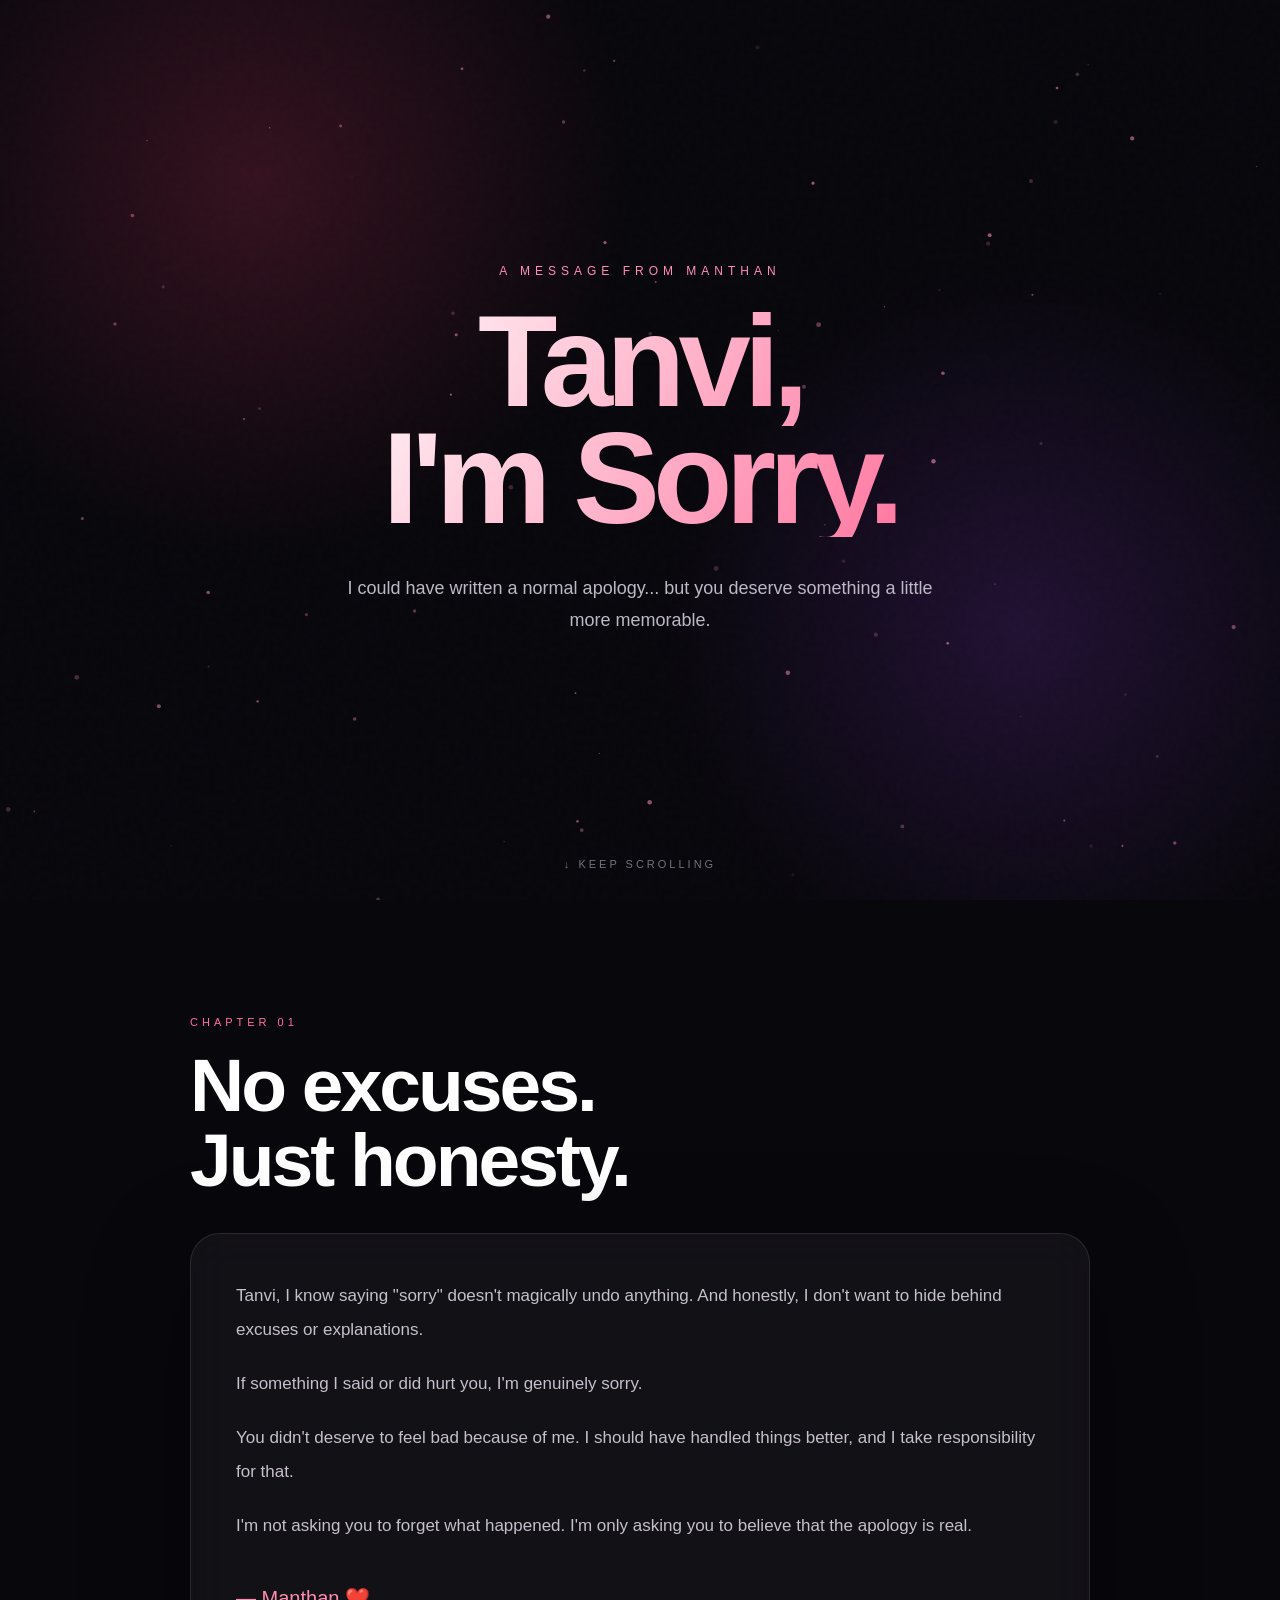
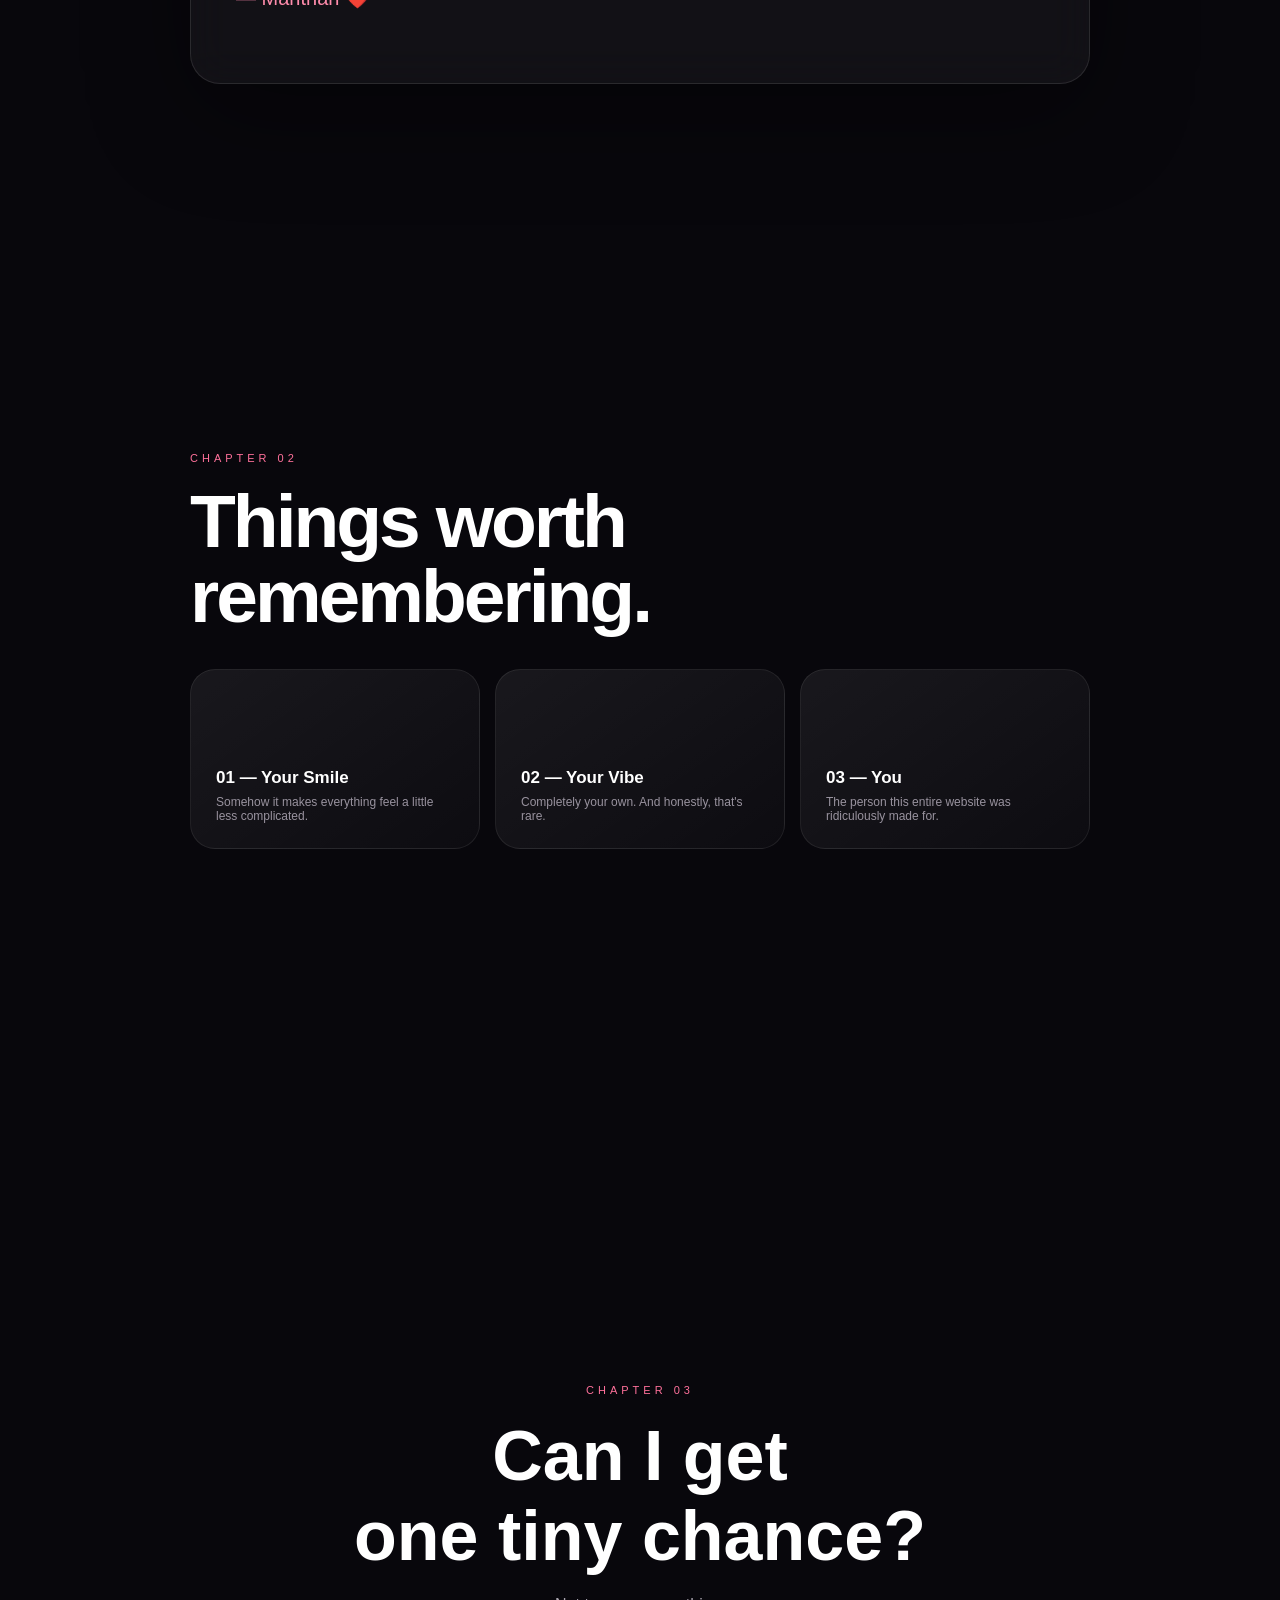
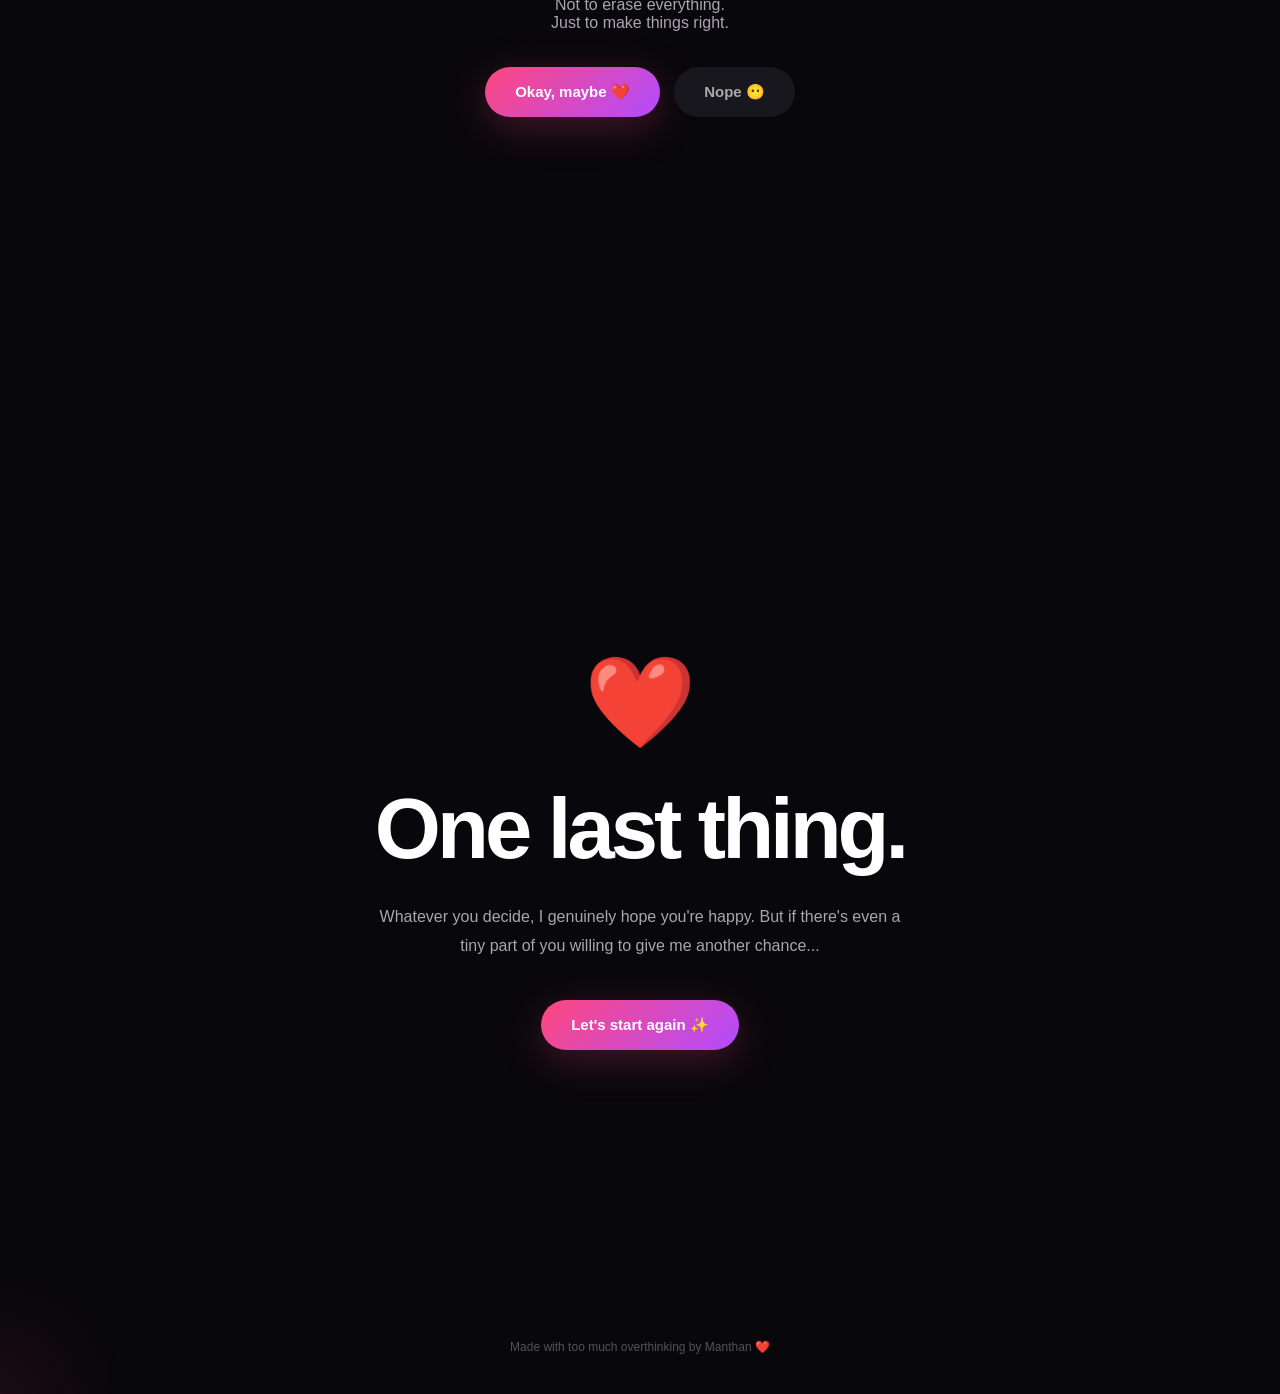
==== index.html @ ef8936c3 "Update index.html" ====
<!DOCTYPE html>
<html lang="en">
<head>
<meta charset="UTF-8">
<meta name="viewport" content="width=device-width, initial-scale=1.0">
<title>For Tanvi ❤️</title>

<style>
* {
    margin: 0;
    padding: 0;
    box-sizing: border-box;
}

html {
    scroll-behavior: smooth;
}

body {
    font-family: -apple-system, BlinkMacSystemFont, "Segoe UI", sans-serif;
    background: #08070c;
    color: white;
    overflow-x: hidden;
}

/* ---------- BACKGROUND ---------- */

.background {
    position: fixed;
    inset: 0;
    z-index: -10;
    background:
        radial-gradient(circle at 20% 20%, rgba(255, 65, 120, .18), transparent 30%),
        radial-gradient(circle at 80% 70%, rgba(165, 70, 255, .16), transparent 30%),
        #08070c;
}

.noise {
    position: fixed;
    inset: 0;
    z-index: -5;
    pointer-events: none;
    opacity: .035;
    background-image: url("data:image/svg+xml,%3Csvg viewBox='0 0 180 180' xmlns='http://www.w3.org/2000/svg'%3E%3Cfilter id='n'%3E%3CfeTurbulence type='fractalNoise' baseFrequency='.8' numOctaves='4' stitchTiles='stitch'/%3E%3C/filter%3E%3Crect width='100%25' height='100%25' filter='url(%23n)' opacity='.5'/%3E%3C/svg%3E");
}

canvas {
    position: fixed;
    inset: 0;
    pointer-events: none;
    z-index: -1;
}

/* ---------- HERO ---------- */

.hero {
    min-height: 100vh;
    display: flex;
    align-items: center;
    justify-content: center;
    text-align: center;
    padding: 30px;
    position: relative;
}

.hero-content {
    max-width: 850px;
}

.small {
    color: #ff8eb3;
    letter-spacing: 5px;
    text-transform: uppercase;
    font-size: 12px;
    margin-bottom: 25px;
    animation: fadeUp 1s ease forwards;
}

h1 {
    font-size: clamp(55px, 11vw, 130px);
    line-height: .9;
    letter-spacing: -7px;
    margin-bottom: 35px;
    background: linear-gradient(
        120deg,
        #fff,
        #ff9fbd,
        #ff477e,
        #c77dff,
        #fff
    );
    background-size: 300%;
    -webkit-background-clip: text;
    color: transparent;
    animation: gradient 6s ease infinite, fadeUp 1s ease forwards;
}

.hero p {
    color: #bdb8c6;
    font-size: 18px;
    line-height: 1.8;
    max-width: 600px;
    margin: auto;
}

.scroll {
    position: absolute;
    bottom: 30px;
    font-size: 11px;
    color: #77727f;
    letter-spacing: 3px;
    text-transform: uppercase;
    animation: bounce 2s infinite;
}

/* ---------- SECTIONS ---------- */

section {
    min-height: 100vh;
    padding: 100px 25px;
    display: flex;
    align-items: center;
    justify-content: center;
}

.container {
    width: 100%;
    max-width: 900px;
}

.section-label {
    color: #ff719b;
    text-transform: uppercase;
    letter-spacing: 4px;
    font-size: 11px;
    margin-bottom: 20px;
}

.section-title {
    font-size: clamp(35px, 7vw, 75px);
    line-height: 1;
    margin-bottom: 35px;
    letter-spacing: -3px;
}

/* ---------- CARD ---------- */

.card {
    background: rgba(255,255,255,.045);
    border: 1px solid rgba(255,255,255,.1);
    border-radius: 30px;
    padding: 45px;
    backdrop-filter: blur(20px);
    box-shadow: 0 30px 100px rgba(0,0,0,.4);
}

.card p {
    color: #c5c0cb;
    line-height: 2;
    font-size: 17px;
    margin-bottom: 20px;
}

.signature {
    color: #ff8cac !important;
    font-size: 20px !important;
    margin-top: 35px;
}

/* ---------- INTERACTIVE ---------- */

.question {
    text-align: center;
}

.question h2 {
    font-size: clamp(35px, 7vw, 70px);
    margin-bottom: 20px;
}

.question p {
    color: #aaa5b0;
    margin-bottom: 35px;
}

button {
    border: none;
    cursor: pointer;
    padding: 16px 30px;
    border-radius: 999px;
    font-size: 15px;
    font-weight: 600;
    transition: .3s;
}

.yes {
    color: white;
    background: linear-gradient(135deg, #ff477e, #b24cff);
    box-shadow: 0 10px 40px rgba(255,71,126,.25);
}

.yes:hover {
    transform: translateY(-4px) scale(1.03);
    box-shadow: 0 15px 50px rgba(255,71,126,.4);
}

.no {
    background: #19171e;
    color: #aaa;
    margin-left: 10px;
    position: relative;
}

/* ---------- SECRET ---------- */

.secret {
    display: none;
    margin-top: 35px;
    padding: 35px;
    border-radius: 25px;
    background: rgba(255, 70, 125, .08);
    border: 1px solid rgba(255, 100, 150, .15);
    animation: pop .5s ease;
}

.secret.show {
    display: block;
}

.secret span {
    font-size: 50px;
    display: block;
    margin-bottom: 15px;
}

/* ---------- MEMORY ---------- */

.memories {
    display: grid;
    grid-template-columns: repeat(3, 1fr);
    gap: 15px;
}

.memory {
    min-height: 180px;
    padding: 25px;
    border-radius: 25px;
    background: linear-gradient(
        145deg,
        rgba(255,255,255,.07),
        rgba(255,255,255,.025)
    );
    border: 1px solid rgba(255,255,255,.08);
    display: flex;
    align-items: end;
    transition: .4s;
}

.memory:hover {
    transform: translateY(-8px);
    border-color: rgba(255,100,150,.4);
}

.memory h3 {
    font-size: 17px;
}

.memory p {
    color: #99939f;
    font-size: 12px;
    margin-top: 7px;
}

/* ---------- FINAL ---------- */

.final {
    text-align: center;
    min-height: 100vh;
}

.heart {
    font-size: 90px;
    animation: heartbeat 1.4s infinite;
    margin-bottom: 25px;
}

.final h2 {
    font-size: clamp(40px, 8vw, 85px);
    letter-spacing: -4px;
}

.final p {
    color: #aaa5b0;
    max-width: 550px;
    margin: 25px auto 40px;
    line-height: 1.8;
}

/* ---------- FOOTER ---------- */

footer {
    text-align: center;
    padding: 40px;
    color: #55515b;
    font-size: 12px;
}

/* ---------- ANIMATIONS ---------- */

@keyframes gradient {
    0% { background-position: 0%; }
    50% { background-position: 100%; }
    100% { background-position: 0%; }
}

@keyframes fadeUp {
    from {
        opacity: 0;
        transform: translateY(30px);
    }
    to {
        opacity: 1;
        transform: translateY(0);
    }
}

@keyframes bounce {
    0%,100% { transform: translateY(0); }
    50% { transform: translateY(8px); }
}

@keyframes heartbeat {
    0%,100% { transform: scale(1); }
    20% { transform: scale(1.12); }
    40% { transform: scale(1); }
}

@keyframes pop {
    from {
        opacity: 0;
        transform: scale(.8);
    }
    to {
        opacity: 1;
        transform: scale(1);
    }
}

@media(max-width:700px) {
    .memories {
        grid-template-columns: 1fr;
    }

    .card {
        padding: 28px;
    }

    .no {
        margin-left: 0;
        margin-top: 12px;
    }
}
</style>
</head>

<body>

<div class="background"></div>
<div class="noise"></div>
<canvas id="particles"></canvas>

<!-- HERO -->

<section class="hero">

    <div class="hero-content">

        <div class="small">
            A message from Manthan
        </div>

        <h1>
            Tanvi,<br>
            I'm Sorry.
        </h1>

        <p>
            I could have written a normal apology...
            but you deserve something a little more memorable.
        </p>

    </div>

    <div class="scroll">
        ↓ keep scrolling
    </div>

</section>


<!-- LETTER -->

<section>

    <div class="container">

        <div class="section-label">
            Chapter 01
        </div>

        <h2 class="section-title">
            No excuses.<br>
            Just honesty.
        </h2>

        <div class="card">

            <p>
                Tanvi, I know saying "sorry" doesn't magically
                undo anything. And honestly, I don't want to hide
                behind excuses or explanations.
            </p>

            <p>
                If something I said or did hurt you,
                I'm genuinely sorry.
            </p>

            <p>
                You didn't deserve to feel bad because of me.
                I should have handled things better, and I take
                responsibility for that.
            </p>

            <p>
                I'm not asking you to forget what happened.
                I'm only asking you to believe that the apology
                is real.
            </p>

            <p class="signature">
                — Manthan ❤️
            </p>

        </div>

    </div>

</section>


<!-- MEMORIES -->

<section>

    <div class="container">

        <div class="section-label">
            Chapter 02
        </div>

        <h2 class="section-title">
            Things worth<br>
            remembering.
        </h2>

        <div class="memories">

            <div class="memory">
                <div>
                    <h3>01 — Your Smile</h3>
                    <p>
                        Somehow it makes everything
                        feel a little less complicated.
                    </p>
                </div>
            </div>

            <div class="memory">
                <div>
                    <h3>02 — Your Vibe</h3>
                    <p>
                        Completely your own.
                        And honestly, that's rare.
                    </p>
                </div>
            </div>

            <div class="memory">
                <div>
                    <h3>03 — You</h3>
                    <p>
                        The person this entire website
                        was ridiculously made for.
                    </p>
                </div>
            </div>

        </div>

    </div>

</section>


<!-- INTERACTIVE QUESTION -->

<section>

    <div class="container question">

        <div class="section-label">
            Chapter 03
        </div>

        <h2>
            Can I get<br>
            one tiny chance?
        </h2>

        <p>
            Not to erase everything.<br>
            Just to make things right.
        </p>

        <button class="yes" onclick="forgive()">
            Okay, maybe ❤️
        </button>

        <button class="no" id="noBtn">
            Nope 😶
        </button>

        <div class="secret" id="secret">

            <span>🥹❤️</span>

            <h3>
                I promise I'll make it worth it.
            </h3>

            <p>
                And yes, I know that was suspiciously
                easy to click.
            </p>

        </div>

    </div>

</section>


<!-- FINAL -->

<section class="final">

    <div>

        <div class="heart">
            ❤️
        </div>

        <h2>
            One last thing.
        </h2>

        <p>
            Whatever you decide, I genuinely hope
            you're happy. But if there's even a tiny
            part of you willing to give me another chance...
        </p>

        <button class="yes" onclick="celebrate()">
            Let's start again ✨
        </button>

    </div>

</section>


<footer>
    Made with too much overthinking by Manthan ❤️
</footer>


<script>

/* =========================
   NO BUTTON ESCAPE
========================= */

const noBtn = document.getElementById("noBtn");

noBtn.addEventListener("mouseover", moveButton);
noBtn.addEventListener("touchstart", moveButton);

function moveButton() {

    const padding = 30;

    const maxX = window.innerWidth - noBtn.offsetWidth - padding;
    const maxY = window.innerHeight - noBtn.offsetHeight - padding;

    const x = Math.max(
        padding,
        Math.random() * maxX
    );

    const y = Math.max(
        padding,
        Math.random() * maxY
    );

    noBtn.style.position = "fixed";
    noBtn.style.left = x + "px";
    noBtn.style.top = y + "px";
}


/* =========================
   FORGIVENESS
========================= */

function forgive() {

    document
        .getElementById("secret")
        .classList.add("show");

    createHearts();

}


/* =========================
   CELEBRATION
========================= */

function celebrate() {

    for(let i = 0; i < 80; i++) {

        setTimeout(() => {

            const heart = document.createElement("div");

            heart.innerHTML =
                ["❤️","💗","💖","💕","✨"][Math.floor(Math.random()*5)];

            heart.style.position = "fixed";
            heart.style.left = Math.random()*100 + "vw";
            heart.style.top = "-20px";
            heart.style.fontSize =
                (15 + Math.random()*30) + "px";

            heart.style.zIndex = "9999";
            heart.style.pointerEvents = "none";

            document.body.appendChild(heart);

            const duration =
                2000 + Math.random()*2500;

            heart.animate(
                [
                    {
                        transform: "translateY(0) rotate(0deg)",
                        opacity: 1
                    },
                    {
                        transform:
                            `translateY(${window.innerHeight + 100}px)
                             rotate(${Math.random()*720}deg)`,
                        opacity: 0
                    }
                ],
                {
                    duration: duration,
                    easing: "cubic-bezier(.2,.8,.3,1)"
                }
            );

            setTimeout(() => heart.remove(), duration);

        }, i * 20);
    }

}


/* =========================
   SMALL HEART BURST
========================= */

function createHearts() {

    for(let i = 0; i < 25; i++) {

        const heart = document.createElement("div");

        heart.innerHTML = "❤️";

        heart.style.position = "fixed";
        heart.style.left = "50%";
        heart.style.top = "50%";
        heart.style.zIndex = "9999";
        heart.style.pointerEvents = "none";

        document.body.appendChild(heart);

        const x =
            (Math.random() - .5) * 500;

        const y =
            (Math.random() - .5) * 500;

        heart.animate(
            [
                {
                    transform: "translate(-50%,-50%) scale(0)",
                    opacity: 1
                },
                {
                    transform:
                        `translate(calc(-50% + ${x}px),
                                   calc(-50% + ${y}px))
                         scale(1.5)`,
                    opacity: 0
                }
            ],
            {
                duration: 1200,
                easing: "ease-out"
            }
        );

        setTimeout(() => heart.remove(), 1200);
    }

}


/* =========================
   PARTICLE BACKGROUND
========================= */

const canvas = document.getElementById("particles");
const ctx = canvas.getContext("2d");

let particles = [];

function resizeCanvas() {

    canvas.width = window.innerWidth;
    canvas.height = window.innerHeight;

}

resizeCanvas();

window.addEventListener("resize", resizeCanvas);

for(let i = 0; i < 80; i++) {

    particles.push({

        x: Math.random() * window.innerWidth,

        y: Math.random() * window.innerHeight,

        size: Math.random() * 2 + .5,

        speed:
            Math.random() * .4 + .1,

        opacity:
            Math.random() * .5 + .1

    });

}

function animateParticles() {

    ctx.clearRect(
        0,
        0,
        canvas.width,
        canvas.height
    );

    particles.forEach(p => {

        p.y -= p.speed;

        if(p.y < -10) {

            p.y = canvas.height + 10;

            p.x = Math.random() *
                canvas.width;

        }

        ctx.beginPath();

        ctx.arc(
            p.x,
            p.y,
            p.size,
            0,
            Math.PI * 2
        );

        ctx.fillStyle =
            `rgba(255,150,190,${p.opacity})`;

        ctx.fill();

    });

    requestAnimationFrame(animateParticles);

}

animateParticles();


/* =========================
   CURSOR GLOW
========================= */

const glow = document.createElement("div");

glow.style.position = "fixed";
glow.style.width = "250px";
glow.style.height = "250px";
glow.style.borderRadius = "50%";
glow.style.pointerEvents = "none";
glow.style.zIndex = "-2";
glow.style.background =
    "radial-gradient(circle, rgba(255,70,130,.08), transparent 70%)";
glow.style.transform = "translate(-50%,-50%)";

document.body.appendChild(glow);

document.addEventListener("mousemove", e => {

    glow.style.left = e.clientX + "px";
    glow.style.top = e.clientY + "px";

});

</script>

</body>
</html>
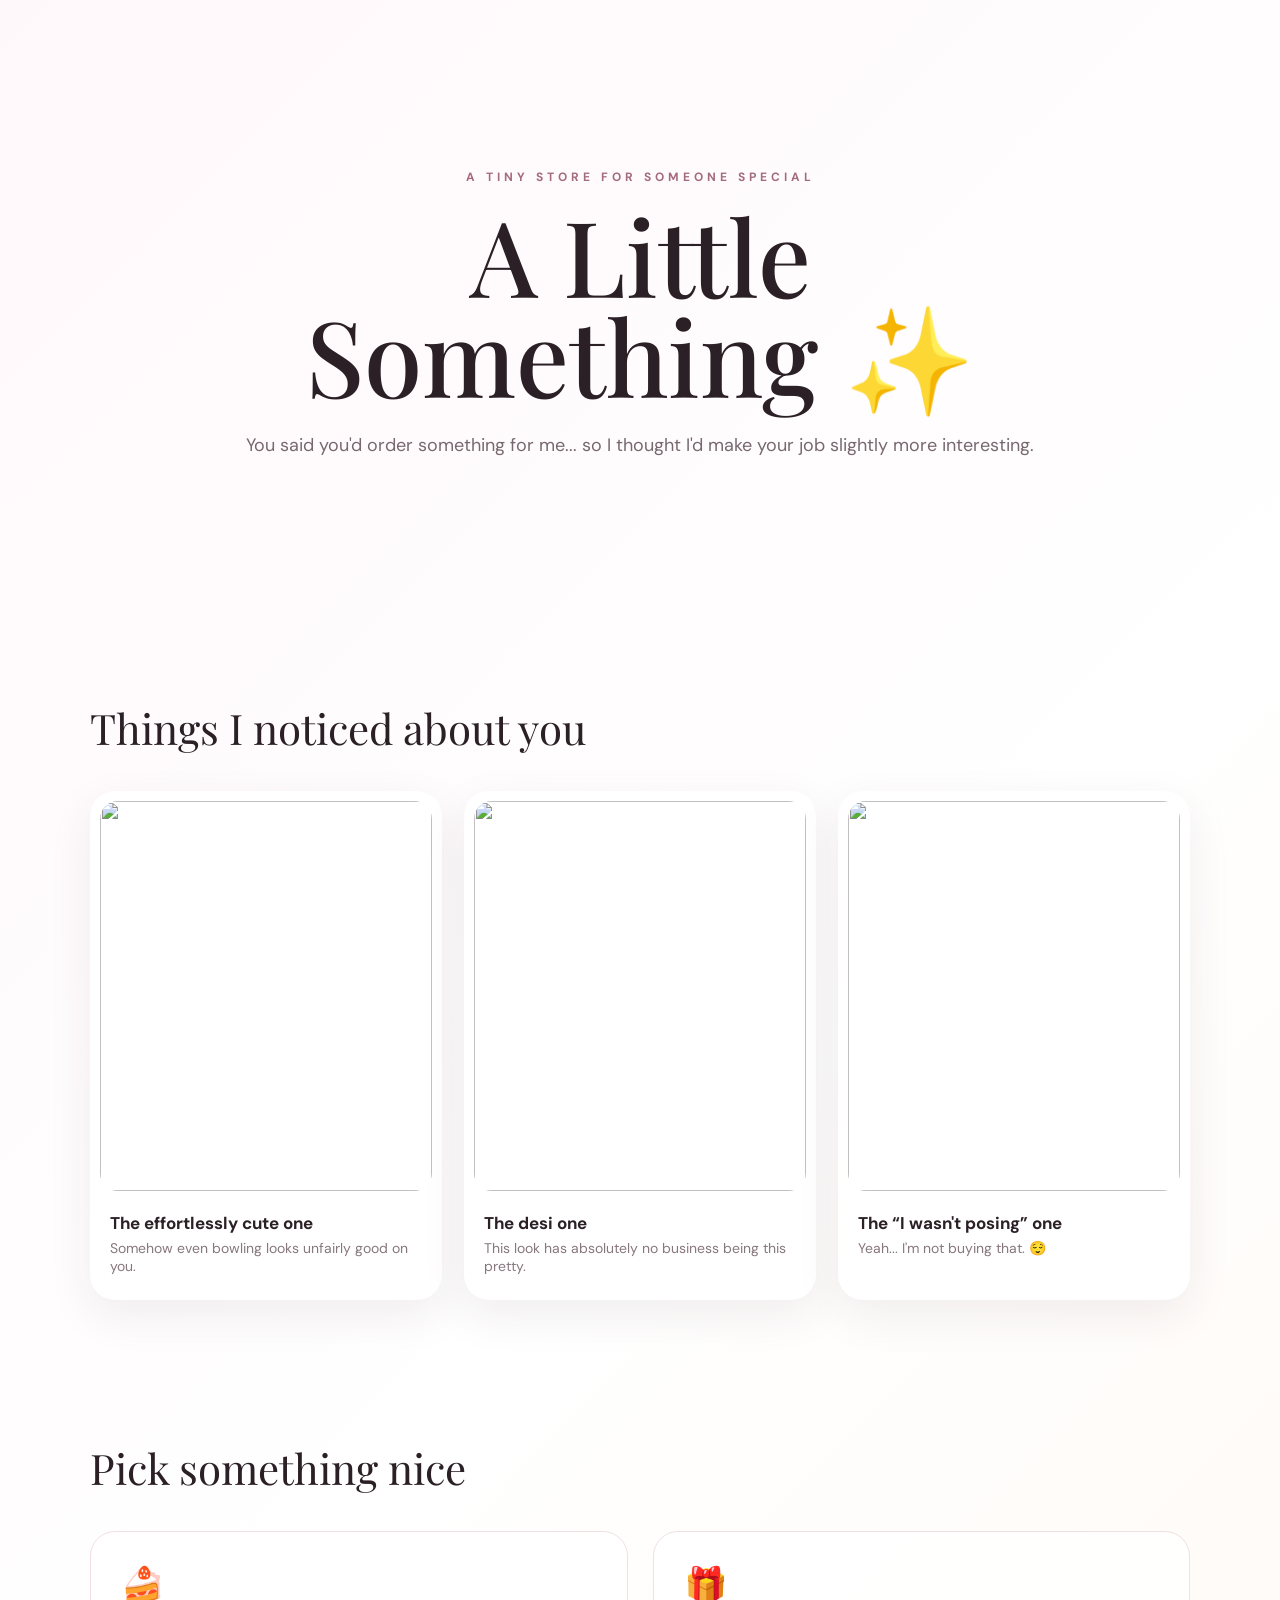
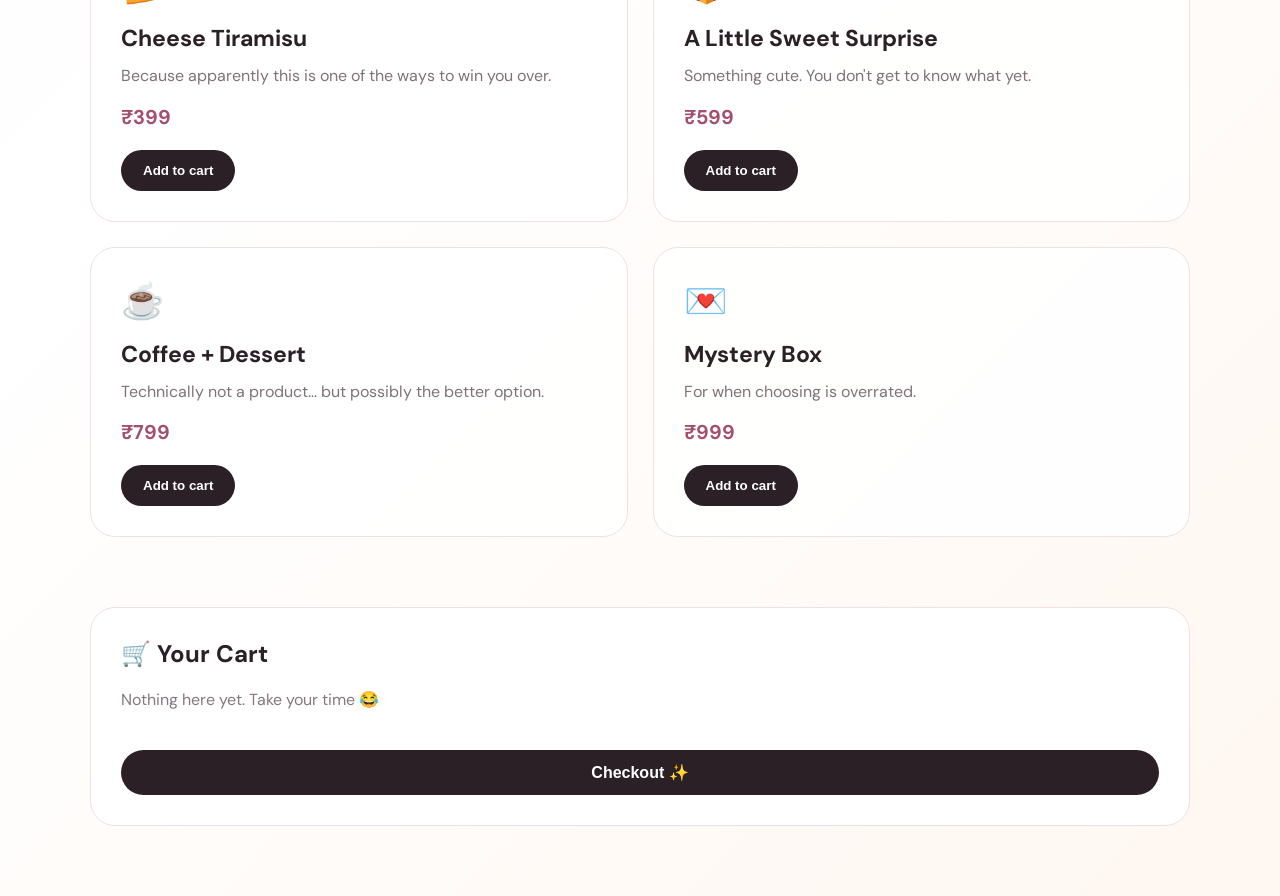
==== commit 9bf04381: "Update index.html" ====
--- a/index.html
+++ b/index.html
@@ -1,857 +1,513 @@
+<!-- index.html -->
 <!DOCTYPE html>
 <html lang="en">
 <head>
-<meta charset="UTF-8">
-<meta name="viewport" content="width=device-width, initial-scale=1.0">
-<title>For Tanvi ❤️</title>
-
-<style>
-* {
-    margin: 0;
-    padding: 0;
-    box-sizing: border-box;
-}
-
-html {
-    scroll-behavior: smooth;
-}
-
-body {
-    font-family: -apple-system, BlinkMacSystemFont, "Segoe UI", sans-serif;
-    background: #08070c;
-    color: white;
-    overflow-x: hidden;
-}
-
-/* ---------- BACKGROUND ---------- */
-
-.background {
-    position: fixed;
-    inset: 0;
-    z-index: -10;
-    background:
-        radial-gradient(circle at 20% 20%, rgba(255, 65, 120, .18), transparent 30%),
-        radial-gradient(circle at 80% 70%, rgba(165, 70, 255, .16), transparent 30%),
-        #08070c;
-}
-
-.noise {
-    position: fixed;
-    inset: 0;
-    z-index: -5;
-    pointer-events: none;
-    opacity: .035;
-    background-image: url("data:image/svg+xml,%3Csvg viewBox='0 0 180 180' xmlns='http://www.w3.org/2000/svg'%3E%3Cfilter id='n'%3E%3CfeTurbulence type='fractalNoise' baseFrequency='.8' numOctaves='4' stitchTiles='stitch'/%3E%3C/filter%3E%3Crect width='100%25' height='100%25' filter='url(%23n)' opacity='.5'/%3E%3C/svg%3E");
-}
-
-canvas {
-    position: fixed;
-    inset: 0;
-    pointer-events: none;
-    z-index: -1;
-}
-
-/* ---------- HERO ---------- */
-
-.hero {
-    min-height: 100vh;
-    display: flex;
-    align-items: center;
-    justify-content: center;
-    text-align: center;
-    padding: 30px;
-    position: relative;
-}
-
-.hero-content {
-    max-width: 850px;
-}
-
-.small {
-    color: #ff8eb3;
-    letter-spacing: 5px;
-    text-transform: uppercase;
-    font-size: 12px;
-    margin-bottom: 25px;
-    animation: fadeUp 1s ease forwards;
-}
-
-h1 {
-    font-size: clamp(55px, 11vw, 130px);
-    line-height: .9;
-    letter-spacing: -7px;
-    margin-bottom: 35px;
-    background: linear-gradient(
-        120deg,
-        #fff,
-        #ff9fbd,
-        #ff477e,
-        #c77dff,
-        #fff
-    );
-    background-size: 300%;
-    -webkit-background-clip: text;
-    color: transparent;
-    animation: gradient 6s ease infinite, fadeUp 1s ease forwards;
-}
-
-.hero p {
-    color: #bdb8c6;
-    font-size: 18px;
-    line-height: 1.8;
-    max-width: 600px;
-    margin: auto;
-}
-
-.scroll {
-    position: absolute;
-    bottom: 30px;
-    font-size: 11px;
-    color: #77727f;
-    letter-spacing: 3px;
-    text-transform: uppercase;
-    animation: bounce 2s infinite;
-}
-
-/* ---------- SECTIONS ---------- */
-
-section {
-    min-height: 100vh;
-    padding: 100px 25px;
-    display: flex;
-    align-items: center;
-    justify-content: center;
-}
-
-.container {
-    width: 100%;
-    max-width: 900px;
-}
-
-.section-label {
-    color: #ff719b;
-    text-transform: uppercase;
-    letter-spacing: 4px;
-    font-size: 11px;
-    margin-bottom: 20px;
-}
-
-.section-title {
-    font-size: clamp(35px, 7vw, 75px);
-    line-height: 1;
-    margin-bottom: 35px;
-    letter-spacing: -3px;
-}
-
-/* ---------- CARD ---------- */
-
-.card {
-    background: rgba(255,255,255,.045);
-    border: 1px solid rgba(255,255,255,.1);
-    border-radius: 30px;
-    padding: 45px;
-    backdrop-filter: blur(20px);
-    box-shadow: 0 30px 100px rgba(0,0,0,.4);
-}
-
-.card p {
-    color: #c5c0cb;
-    line-height: 2;
-    font-size: 17px;
-    margin-bottom: 20px;
-}
-
-.signature {
-    color: #ff8cac !important;
-    font-size: 20px !important;
-    margin-top: 35px;
-}
-
-/* ---------- INTERACTIVE ---------- */
-
-.question {
-    text-align: center;
-}
-
-.question h2 {
-    font-size: clamp(35px, 7vw, 70px);
-    margin-bottom: 20px;
-}
-
-.question p {
-    color: #aaa5b0;
-    margin-bottom: 35px;
-}
-
-button {
-    border: none;
-    cursor: pointer;
-    padding: 16px 30px;
-    border-radius: 999px;
-    font-size: 15px;
-    font-weight: 600;
-    transition: .3s;
-}
-
-.yes {
-    color: white;
-    background: linear-gradient(135deg, #ff477e, #b24cff);
-    box-shadow: 0 10px 40px rgba(255,71,126,.25);
-}
-
-.yes:hover {
-    transform: translateY(-4px) scale(1.03);
-    box-shadow: 0 15px 50px rgba(255,71,126,.4);
-}
-
-.no {
-    background: #19171e;
-    color: #aaa;
-    margin-left: 10px;
-    position: relative;
-}
-
-/* ---------- SECRET ---------- */
-
-.secret {
-    display: none;
-    margin-top: 35px;
-    padding: 35px;
-    border-radius: 25px;
-    background: rgba(255, 70, 125, .08);
-    border: 1px solid rgba(255, 100, 150, .15);
-    animation: pop .5s ease;
-}
-
-.secret.show {
-    display: block;
-}
-
-.secret span {
-    font-size: 50px;
-    display: block;
-    margin-bottom: 15px;
-}
-
-/* ---------- MEMORY ---------- */
-
-.memories {
-    display: grid;
-    grid-template-columns: repeat(3, 1fr);
-    gap: 15px;
-}
-
-.memory {
-    min-height: 180px;
-    padding: 25px;
-    border-radius: 25px;
-    background: linear-gradient(
-        145deg,
-        rgba(255,255,255,.07),
-        rgba(255,255,255,.025)
-    );
-    border: 1px solid rgba(255,255,255,.08);
-    display: flex;
-    align-items: end;
-    transition: .4s;
-}
-
-.memory:hover {
-    transform: translateY(-8px);
-    border-color: rgba(255,100,150,.4);
-}
-
-.memory h3 {
-    font-size: 17px;
-}
-
-.memory p {
-    color: #99939f;
-    font-size: 12px;
-    margin-top: 7px;
-}
-
-/* ---------- FINAL ---------- */
-
-.final {
-    text-align: center;
-    min-height: 100vh;
-}
-
-.heart {
-    font-size: 90px;
-    animation: heartbeat 1.4s infinite;
-    margin-bottom: 25px;
-}
-
-.final h2 {
-    font-size: clamp(40px, 8vw, 85px);
-    letter-spacing: -4px;
-}
-
-.final p {
-    color: #aaa5b0;
-    max-width: 550px;
-    margin: 25px auto 40px;
-    line-height: 1.8;
-}
-
-/* ---------- FOOTER ---------- */
-
-footer {
-    text-align: center;
-    padding: 40px;
-    color: #55515b;
-    font-size: 12px;
-}
-
-/* ---------- ANIMATIONS ---------- */
-
-@keyframes gradient {
-    0% { background-position: 0%; }
-    50% { background-position: 100%; }
-    100% { background-position: 0%; }
-}
-
-@keyframes fadeUp {
-    from {
+  <meta charset="UTF-8">
+  <meta name="viewport" content="width=device-width, initial-scale=1.0">
+  <title>A Little Something ✨</title>
+
+  <style>
+    @import url('https://fonts.googleapis.com/css2?family=DM+Sans:wght@400;500;600;700&family=Playfair+Display:wght@500;600&display=swap');
+
+    * {
+      box-sizing: border-box;
+      margin: 0;
+      padding: 0;
+    }
+
+    body {
+      background: linear-gradient(135deg, #fff8fb, #fff, #fff7f1);
+      color: #2b2026;
+      font-family: "DM Sans", sans-serif;
+    }
+
+    .hero {
+      min-height: 70vh;
+      display: flex;
+      align-items: center;
+      justify-content: center;
+      text-align: center;
+      padding: 60px 20px;
+    }
+
+    .hero-content {
+      max-width: 800px;
+    }
+
+    .eyebrow {
+      text-transform: uppercase;
+      letter-spacing: 4px;
+      font-size: 12px;
+      color: #a36b7d;
+      font-weight: 700;
+      margin-bottom: 20px;
+    }
+
+    h1 {
+      font-family: "Playfair Display", serif;
+      font-size: clamp(55px, 9vw, 105px);
+      line-height: .95;
+      font-weight: 500;
+      margin-bottom: 25px;
+    }
+
+    .hero p {
+      color: #776870;
+      font-size: 18px;
+      line-height: 1.7;
+    }
+
+    .container {
+      width: min(1100px, 92%);
+      margin: auto;
+    }
+
+    .section {
+      padding: 70px 0;
+    }
+
+    .section-title {
+      font-family: "Playfair Display", serif;
+      font-size: 42px;
+      margin-bottom: 35px;
+    }
+
+    .gallery {
+      display: grid;
+      grid-template-columns: repeat(3, 1fr);
+      gap: 22px;
+    }
+
+    .photo-card {
+      background: white;
+      padding: 10px;
+      border-radius: 25px;
+      box-shadow: 0 15px 45px rgba(70, 35, 50, .08);
+      transition: .3s;
+    }
+
+    .photo-card:hover {
+      transform: translateY(-8px) rotate(.5deg);
+    }
+
+    .photo-card img {
+      width: 100%;
+      height: 390px;
+      object-fit: cover;
+      border-radius: 18px;
+    }
+
+    .photo-card h3 {
+      padding: 16px 10px 5px;
+      font-size: 17px;
+    }
+
+    .photo-card p {
+      padding: 0 10px 15px;
+      color: #87777e;
+      font-size: 14px;
+    }
+
+    .products {
+      display: grid;
+      grid-template-columns: repeat(2, 1fr);
+      gap: 25px;
+    }
+
+    .product {
+      background: rgba(255,255,255,.9);
+      border: 1px solid #f0dfe5;
+      padding: 30px;
+      border-radius: 25px;
+      transition: .3s;
+    }
+
+    .product:hover {
+      transform: translateY(-5px);
+      box-shadow: 0 20px 50px rgba(70,35,50,.08);
+    }
+
+    .emoji {
+      font-size: 35px;
+      margin-bottom: 15px;
+    }
+
+    .product h3 {
+      font-size: 23px;
+      margin-bottom: 10px;
+    }
+
+    .product p {
+      color: #817179;
+      line-height: 1.6;
+      margin-bottom: 15px;
+    }
+
+    .price {
+      color: #a34f6d;
+      font-size: 20px;
+      font-weight: 700;
+      margin-bottom: 20px;
+    }
+
+    button {
+      border: none;
+      background: #2b2026;
+      color: white;
+      padding: 13px 22px;
+      border-radius: 50px;
+      cursor: pointer;
+      font-weight: 600;
+      transition: .2s;
+    }
+
+    button:hover {
+      transform: scale(1.04);
+      background: #a34f6d;
+    }
+
+    .cart {
+      background: white;
+      border: 1px solid #f0dfe5;
+      border-radius: 25px;
+      padding: 30px;
+      margin-bottom: 70px;
+    }
+
+    .cart-item {
+      display: flex;
+      justify-content: space-between;
+      padding: 15px 0;
+      border-bottom: 1px solid #eee;
+    }
+
+    .checkout {
+      width: 100%;
+      margin-top: 20px;
+      font-size: 16px;
+    }
+
+    .surprise {
+      display: none;
+      text-align: center;
+      padding: 60px 25px;
+      background: linear-gradient(135deg, #fff0f5, #fff9ed);
+      border: 1px solid #efd8df;
+      border-radius: 30px;
+      margin-bottom: 80px;
+    }
+
+    .surprise.show {
+      display: block;
+      animation: appear .7s ease;
+    }
+
+    .surprise .heart {
+      font-size: 50px;
+      margin-bottom: 20px;
+    }
+
+    .surprise h2 {
+      font-family: "Playfair Display", serif;
+      font-size: 45px;
+      margin-bottom: 20px;
+    }
+
+    .surprise p {
+      max-width: 600px;
+      margin: auto;
+      color: #75656d;
+      line-height: 1.8;
+      font-size: 17px;
+    }
+
+    @keyframes appear {
+      from {
         opacity: 0;
-        transform: translateY(30px);
-    }
-    to {
+        transform: translateY(20px);
+      }
+      to {
         opacity: 1;
         transform: translateY(0);
-    }
+      }
+    }
+
+    @media(max-width: 750px) {
+      .gallery,
+      .products {
+        grid-template-columns: 1fr;
+      }
+
+      .photo-card img {
+        height: 450px;
+      }
+    }
+  </style>
+</head>
+
+<body>
+
+<section class="hero">
+  <div class="hero-content">
+    <div class="eyebrow">A tiny store for someone special</div>
+
+    <h1>
+      A Little<br>
+      Something ✨
+    </h1>
+
+    <p>
+      You said you'd order something for me...
+      so I thought I'd make your job slightly more interesting.
+    </p>
+  </div>
+</section>
+
+<div class="container">
+
+  <section class="section">
+    <div class="section-title">Things I noticed about you</div>
+
+    <div class="gallery">
+
+      <div class="photo-card">
+        <img src="assets/photo_1.jpeg">
+        <h3>The effortlessly cute one</h3>
+        <p>Somehow even bowling looks unfairly good on you.</p>
+      </div>
+
+      <div class="photo-card">
+        <img src="assets/photo_2.jpeg">
+        <h3>The desi one</h3>
+        <p>This look has absolutely no business being this pretty.</p>
+      </div>
+
+      <div class="photo-card">
+        <img src="assets/photo_3.jpeg">
+        <h3>The “I wasn't posing” one</h3>
+        <p>Yeah... I'm not buying that. 😌</p>
+      </div>
+
+    </div>
+  </section>
+
+
+  <section class="section">
+
+    <div class="section-title">
+      Pick something nice
+    </div>
+
+    <div class="products">
+
+      <div class="product">
+        <div class="emoji">🍰</div>
+        <h3>Cheese Tiramisu</h3>
+        <p>
+          Because apparently this is one of the ways to win you over.
+        </p>
+        <div class="price">₹399</div>
+        <button onclick="addToCart('Cheese Tiramisu',399)">
+          Add to cart
+        </button>
+      </div>
+
+      <div class="product">
+        <div class="emoji">🎁</div>
+        <h3>A Little Sweet Surprise</h3>
+        <p>
+          Something cute. You don't get to know what yet.
+        </p>
+        <div class="price">₹599</div>
+        <button onclick="addToCart('A Little Sweet Surprise',599)">
+          Add to cart
+        </button>
+      </div>
+
+      <div class="product">
+        <div class="emoji">☕</div>
+        <h3>Coffee + Dessert</h3>
+        <p>
+          Technically not a product... but possibly the better option.
+        </p>
+        <div class="price">₹799</div>
+        <button onclick="addToCart('Coffee + Dessert',799)">
+          Add to cart
+        </button>
+      </div>
+
+      <div class="product">
+        <div class="emoji">💌</div>
+        <h3>Mystery Box</h3>
+        <p>
+          For when choosing is overrated.
+        </p>
+        <div class="price">₹999</div>
+        <button onclick="addToCart('Mystery Box',999)">
+          Add to cart
+        </button>
+      </div>
+
+    </div>
+
+  </section>
+
+
+  <section class="cart">
+
+    <h2>🛒 Your Cart</h2>
+
+    <div id="cartItems">
+      <p style="margin-top:20px;color:#88777f;">
+        Nothing here yet. Take your time 😂
+      </p>
+    </div>
+
+    <h3 id="total" style="margin-top:20px;"></h3>
+
+    <button
+      class="checkout"
+      onclick="checkout()">
+      Checkout ✨
+    </button>
+
+  </section>
+
+
+  <section id="surprise" class="surprise">
+
+    <div class="heart">💌</div>
+
+    <h2>Okay... plot twist.</h2>
+
+    <p>
+      The order was never really the point.
+      <br><br>
+
+      I just wanted an excuse to tell you that
+      <b>I really like talking to you.</b>
+      <br><br>
+
+      And honestly, I'd rather replace this checkout
+      with an actual coffee + dessert plan sometime.
+      <br><br>
+
+      No pressure. I just thought you should know. :)
+    </p>
+
+  </section>
+
+</div>
+
+
+<script>
+
+let cart = [];
+
+function addToCart(name, price) {
+
+  cart.push({
+    name: name,
+    price: price
+  });
+
+  renderCart();
+
 }
 
-@keyframes bounce {
-    0%,100% { transform: translateY(0); }
-    50% { transform: translateY(8px); }
+function renderCart() {
+
+  const container = document.getElementById("cartItems");
+  const totalElement = document.getElementById("total");
+
+  if(cart.length === 0) {
+
+    container.innerHTML =
+      `<p style="margin-top:20px;color:#88777f;">
+        Nothing here yet. Take your time 😂
+      </p>`;
+
+    totalElement.innerHTML = "";
+
+    return;
+  }
+
+  let total = 0;
+
+  container.innerHTML = "";
+
+  cart.forEach((item, index) => {
+
+    total += item.price;
+
+    const row = document.createElement("div");
+
+    row.className = "cart-item";
+
+    row.innerHTML = `
+      <span>
+        ${item.name}
+      </span>
+
+      <span>
+        ₹${item.price}
+        <button
+          style="padding:5px 10px;margin-left:10px;"
+          onclick="removeItem(${index})">
+          ×
+        </button>
+      </span>
+    `;
+
+    container.appendChild(row);
+
+  });
+
+  totalElement.innerHTML = "Total: ₹" + total;
+
 }
 
-@keyframes heartbeat {
-    0%,100% { transform: scale(1); }
-    20% { transform: scale(1.12); }
-    40% { transform: scale(1); }
+
+function removeItem(index) {
+
+  cart.splice(index,1);
+
+  renderCart();
+
 }
 
-@keyframes pop {
-    from {
-        opacity: 0;
-        transform: scale(.8);
-    }
-    to {
-        opacity: 1;
-        transform: scale(1);
-    }
+
+function checkout() {
+
+  if(cart.length === 0) {
+
+    alert("You haven't picked anything yet 😭");
+
+    return;
+
+  }
+
+  const surprise =
+    document.getElementById("surprise");
+
+  surprise.classList.add("show");
+
+  surprise.scrollIntoView({
+    behavior: "smooth"
+  });
+
+  document.body.animate(
+    [
+      { transform:"scale(1)" },
+      { transform:"scale(1.01)" },
+      { transform:"scale(1)" }
+    ],
+    {
+      duration:500
+    }
+  );
+
 }
-
-@media(max-width:700px) {
-    .memories {
-        grid-template-columns: 1fr;
-    }
-
-    .card {
-        padding: 28px;
-    }
-
-    .no {
-        margin-left: 0;
-        margin-top: 12px;
-    }
-}
-</style>
-</head>
-
-<body>
-
-<div class="background"></div>
-<div class="noise"></div>
-<canvas id="particles"></canvas>
-
-<!-- HERO -->
-
-<section class="hero">
-
-    <div class="hero-content">
-
-        <div class="small">
-            A message from Manthan
-        </div>
-
-        <h1>
-            Tanvi,<br>
-            I'm Sorry.
-        </h1>
-
-        <p>
-            I could have written a normal apology...
-            but you deserve something a little more memorable.
-        </p>
-
-    </div>
-
-    <div class="scroll">
-        ↓ keep scrolling
-    </div>
-
-</section>
-
-
-<!-- LETTER -->
-
-<section>
-
-    <div class="container">
-
-        <div class="section-label">
-            Chapter 01
-        </div>
-
-        <h2 class="section-title">
-            No excuses.<br>
-            Just honesty.
-        </h2>
-
-        <div class="card">
-
-            <p>
-                Tanvi, I know saying "sorry" doesn't magically
-                undo anything. And honestly, I don't want to hide
-                behind excuses or explanations.
-            </p>
-
-            <p>
-                If something I said or did hurt you,
-                I'm genuinely sorry.
-            </p>
-
-            <p>
-                You didn't deserve to feel bad because of me.
-                I should have handled things better, and I take
-                responsibility for that.
-            </p>
-
-            <p>
-                I'm not asking you to forget what happened.
-                I'm only asking you to believe that the apology
-                is real.
-            </p>
-
-            <p class="signature">
-                — Manthan ❤️
-            </p>
-
-        </div>
-
-    </div>
-
-</section>
-
-
-<!-- MEMORIES -->
-
-<section>
-
-    <div class="container">
-
-        <div class="section-label">
-            Chapter 02
-        </div>
-
-        <h2 class="section-title">
-            Things worth<br>
-            remembering.
-        </h2>
-
-        <div class="memories">
-
-            <div class="memory">
-                <div>
-                    <h3>01 — Your Smile</h3>
-                    <p>
-                        Somehow it makes everything
-                        feel a little less complicated.
-                    </p>
-                </div>
-            </div>
-
-            <div class="memory">
-                <div>
-                    <h3>02 — Your Vibe</h3>
-                    <p>
-                        Completely your own.
-                        And honestly, that's rare.
-                    </p>
-                </div>
-            </div>
-
-            <div class="memory">
-                <div>
-                    <h3>03 — You</h3>
-                    <p>
-                        The person this entire website
-                        was ridiculously made for.
-                    </p>
-                </div>
-            </div>
-
-        </div>
-
-    </div>
-
-</section>
-
-
-<!-- INTERACTIVE QUESTION -->
-
-<section>
-
-    <div class="container question">
-
-        <div class="section-label">
-            Chapter 03
-        </div>
-
-        <h2>
-            Can I get<br>
-            one tiny chance?
-        </h2>
-
-        <p>
-            Not to erase everything.<br>
-            Just to make things right.
-        </p>
-
-        <button class="yes" onclick="forgive()">
-            Okay, maybe ❤️
-        </button>
-
-        <button class="no" id="noBtn">
-            Nope 😶
-        </button>
-
-        <div class="secret" id="secret">
-
-            <span>🥹❤️</span>
-
-            <h3>
-                I promise I'll make it worth it.
-            </h3>
-
-            <p>
-                And yes, I know that was suspiciously
-                easy to click.
-            </p>
-
-        </div>
-
-    </div>
-
-</section>
-
-
-<!-- FINAL -->
-
-<section class="final">
-
-    <div>
-
-        <div class="heart">
-            ❤️
-        </div>
-
-        <h2>
-            One last thing.
-        </h2>
-
-        <p>
-            Whatever you decide, I genuinely hope
-            you're happy. But if there's even a tiny
-            part of you willing to give me another chance...
-        </p>
-
-        <button class="yes" onclick="celebrate()">
-            Let's start again ✨
-        </button>
-
-    </div>
-
-</section>
-
-
-<footer>
-    Made with too much overthinking by Manthan ❤️
-</footer>
-
-
-<script>
-
-/* =========================
-   NO BUTTON ESCAPE
-========================= */
-
-const noBtn = document.getElementById("noBtn");
-
-noBtn.addEventListener("mouseover", moveButton);
-noBtn.addEventListener("touchstart", moveButton);
-
-function moveButton() {
-
-    const padding = 30;
-
-    const maxX = window.innerWidth - noBtn.offsetWidth - padding;
-    const maxY = window.innerHeight - noBtn.offsetHeight - padding;
-
-    const x = Math.max(
-        padding,
-        Math.random() * maxX
-    );
-
-    const y = Math.max(
-        padding,
-        Math.random() * maxY
-    );
-
-    noBtn.style.position = "fixed";
-    noBtn.style.left = x + "px";
-    noBtn.style.top = y + "px";
-}
-
-
-/* =========================
-   FORGIVENESS
-========================= */
-
-function forgive() {
-
-    document
-        .getElementById("secret")
-        .classList.add("show");
-
-    createHearts();
-
-}
-
-
-/* =========================
-   CELEBRATION
-========================= */
-
-function celebrate() {
-
-    for(let i = 0; i < 80; i++) {
-
-        setTimeout(() => {
-
-            const heart = document.createElement("div");
-
-            heart.innerHTML =
-                ["❤️","💗","💖","💕","✨"][Math.floor(Math.random()*5)];
-
-            heart.style.position = "fixed";
-            heart.style.left = Math.random()*100 + "vw";
-            heart.style.top = "-20px";
-            heart.style.fontSize =
-                (15 + Math.random()*30) + "px";
-
-            heart.style.zIndex = "9999";
-            heart.style.pointerEvents = "none";
-
-            document.body.appendChild(heart);
-
-            const duration =
-                2000 + Math.random()*2500;
-
-            heart.animate(
-                [
-                    {
-                        transform: "translateY(0) rotate(0deg)",
-                        opacity: 1
-                    },
-                    {
-                        transform:
-                            `translateY(${window.innerHeight + 100}px)
-                             rotate(${Math.random()*720}deg)`,
-                        opacity: 0
-                    }
-                ],
-                {
-                    duration: duration,
-                    easing: "cubic-bezier(.2,.8,.3,1)"
-                }
-            );
-
-            setTimeout(() => heart.remove(), duration);
-
-        }, i * 20);
-    }
-
-}
-
-
-/* =========================
-   SMALL HEART BURST
-========================= */
-
-function createHearts() {
-
-    for(let i = 0; i < 25; i++) {
-
-        const heart = document.createElement("div");
-
-        heart.innerHTML = "❤️";
-
-        heart.style.position = "fixed";
-        heart.style.left = "50%";
-        heart.style.top = "50%";
-        heart.style.zIndex = "9999";
-        heart.style.pointerEvents = "none";
-
-        document.body.appendChild(heart);
-
-        const x =
-            (Math.random() - .5) * 500;
-
-        const y =
-            (Math.random() - .5) * 500;
-
-        heart.animate(
-            [
-                {
-                    transform: "translate(-50%,-50%) scale(0)",
-                    opacity: 1
-                },
-                {
-                    transform:
-                        `translate(calc(-50% + ${x}px),
-                                   calc(-50% + ${y}px))
-                         scale(1.5)`,
-                    opacity: 0
-                }
-            ],
-            {
-                duration: 1200,
-                easing: "ease-out"
-            }
-        );
-
-        setTimeout(() => heart.remove(), 1200);
-    }
-
-}
-
-
-/* =========================
-   PARTICLE BACKGROUND
-========================= */
-
-const canvas = document.getElementById("particles");
-const ctx = canvas.getContext("2d");
-
-let particles = [];
-
-function resizeCanvas() {
-
-    canvas.width = window.innerWidth;
-    canvas.height = window.innerHeight;
-
-}
-
-resizeCanvas();
-
-window.addEventListener("resize", resizeCanvas);
-
-for(let i = 0; i < 80; i++) {
-
-    particles.push({
-
-        x: Math.random() * window.innerWidth,
-
-        y: Math.random() * window.innerHeight,
-
-        size: Math.random() * 2 + .5,
-
-        speed:
-            Math.random() * .4 + .1,
-
-        opacity:
-            Math.random() * .5 + .1
-
-    });
-
-}
-
-function animateParticles() {
-
-    ctx.clearRect(
-        0,
-        0,
-        canvas.width,
-        canvas.height
-    );
-
-    particles.forEach(p => {
-
-        p.y -= p.speed;
-
-        if(p.y < -10) {
-
-            p.y = canvas.height + 10;
-
-            p.x = Math.random() *
-                canvas.width;
-
-        }
-
-        ctx.beginPath();
-
-        ctx.arc(
-            p.x,
-            p.y,
-            p.size,
-            0,
-            Math.PI * 2
-        );
-
-        ctx.fillStyle =
-            `rgba(255,150,190,${p.opacity})`;
-
-        ctx.fill();
-
-    });
-
-    requestAnimationFrame(animateParticles);
-
-}
-
-animateParticles();
-
-
-/* =========================
-   CURSOR GLOW
-========================= */
-
-const glow = document.createElement("div");
-
-glow.style.position = "fixed";
-glow.style.width = "250px";
-glow.style.height = "250px";
-glow.style.borderRadius = "50%";
-glow.style.pointerEvents = "none";
-glow.style.zIndex = "-2";
-glow.style.background =
-    "radial-gradient(circle, rgba(255,70,130,.08), transparent 70%)";
-glow.style.transform = "translate(-50%,-50%)";
-
-document.body.appendChild(glow);
-
-document.addEventListener("mousemove", e => {
-
-    glow.style.left = e.clientX + "px";
-    glow.style.top = e.clientY + "px";
-
-});
 
 </script>
 
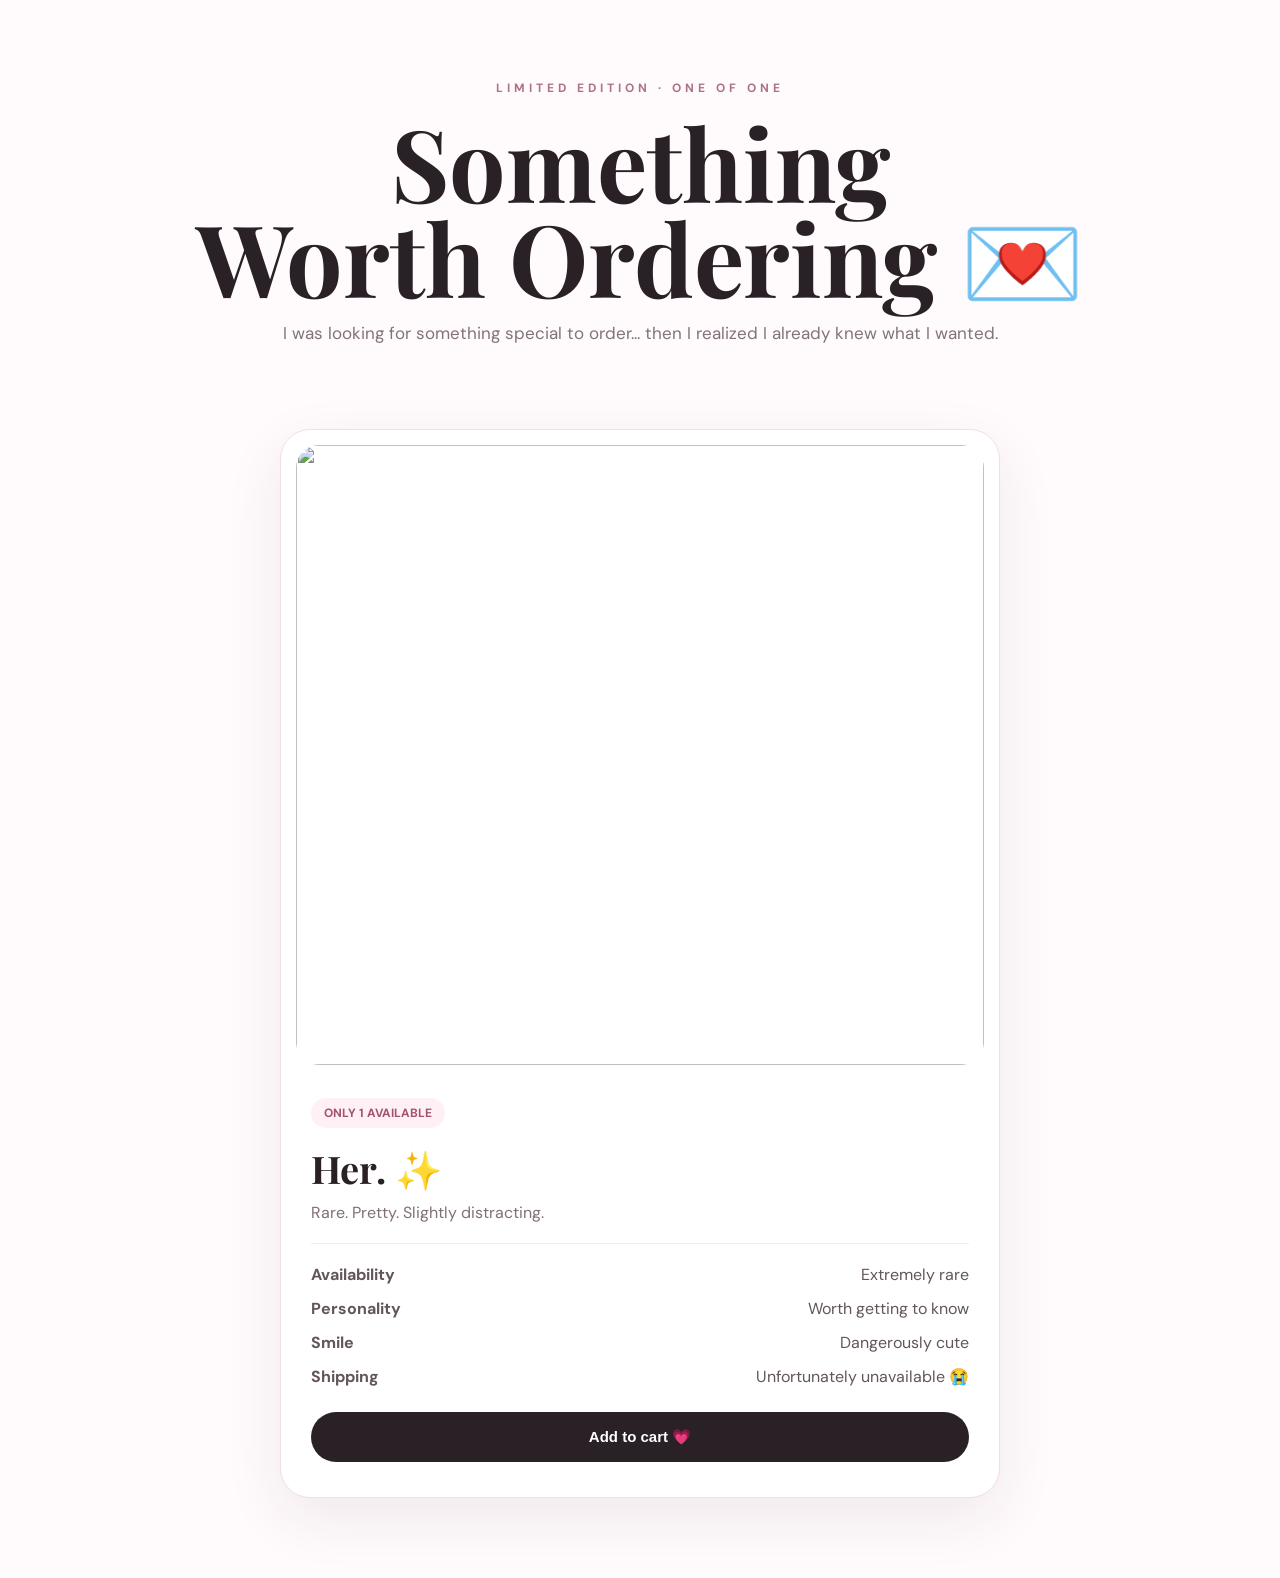
==== commit 7662b7e4: "Update index.html" ====
--- a/index.html
+++ b/index.html
@@ -2,510 +2,316 @@
 <!DOCTYPE html>
 <html lang="en">
 <head>
-  <meta charset="UTF-8">
-  <meta name="viewport" content="width=device-width, initial-scale=1.0">
-  <title>A Little Something ✨</title>
-
-  <style>
-    @import url('https://fonts.googleapis.com/css2?family=DM+Sans:wght@400;500;600;700&family=Playfair+Display:wght@500;600&display=swap');
-
-    * {
-      box-sizing: border-box;
-      margin: 0;
-      padding: 0;
-    }
-
-    body {
-      background: linear-gradient(135deg, #fff8fb, #fff, #fff7f1);
-      color: #2b2026;
-      font-family: "DM Sans", sans-serif;
-    }
-
-    .hero {
-      min-height: 70vh;
-      display: flex;
-      align-items: center;
-      justify-content: center;
-      text-align: center;
-      padding: 60px 20px;
-    }
-
-    .hero-content {
-      max-width: 800px;
-    }
-
-    .eyebrow {
-      text-transform: uppercase;
-      letter-spacing: 4px;
-      font-size: 12px;
-      color: #a36b7d;
-      font-weight: 700;
-      margin-bottom: 20px;
-    }
-
-    h1 {
-      font-family: "Playfair Display", serif;
-      font-size: clamp(55px, 9vw, 105px);
-      line-height: .95;
-      font-weight: 500;
-      margin-bottom: 25px;
-    }
-
-    .hero p {
-      color: #776870;
-      font-size: 18px;
-      line-height: 1.7;
-    }
-
-    .container {
-      width: min(1100px, 92%);
-      margin: auto;
-    }
-
-    .section {
-      padding: 70px 0;
-    }
-
-    .section-title {
-      font-family: "Playfair Display", serif;
-      font-size: 42px;
-      margin-bottom: 35px;
-    }
-
-    .gallery {
-      display: grid;
-      grid-template-columns: repeat(3, 1fr);
-      gap: 22px;
-    }
-
-    .photo-card {
-      background: white;
-      padding: 10px;
-      border-radius: 25px;
-      box-shadow: 0 15px 45px rgba(70, 35, 50, .08);
-      transition: .3s;
-    }
-
-    .photo-card:hover {
-      transform: translateY(-8px) rotate(.5deg);
-    }
-
-    .photo-card img {
-      width: 100%;
-      height: 390px;
-      object-fit: cover;
-      border-radius: 18px;
-    }
-
-    .photo-card h3 {
-      padding: 16px 10px 5px;
-      font-size: 17px;
-    }
-
-    .photo-card p {
-      padding: 0 10px 15px;
-      color: #87777e;
-      font-size: 14px;
-    }
-
-    .products {
-      display: grid;
-      grid-template-columns: repeat(2, 1fr);
-      gap: 25px;
-    }
-
-    .product {
-      background: rgba(255,255,255,.9);
-      border: 1px solid #f0dfe5;
-      padding: 30px;
-      border-radius: 25px;
-      transition: .3s;
-    }
-
-    .product:hover {
-      transform: translateY(-5px);
-      box-shadow: 0 20px 50px rgba(70,35,50,.08);
-    }
-
-    .emoji {
-      font-size: 35px;
-      margin-bottom: 15px;
-    }
-
-    .product h3 {
-      font-size: 23px;
-      margin-bottom: 10px;
-    }
-
-    .product p {
-      color: #817179;
-      line-height: 1.6;
-      margin-bottom: 15px;
-    }
-
-    .price {
-      color: #a34f6d;
-      font-size: 20px;
-      font-weight: 700;
-      margin-bottom: 20px;
-    }
-
-    button {
-      border: none;
-      background: #2b2026;
-      color: white;
-      padding: 13px 22px;
-      border-radius: 50px;
-      cursor: pointer;
-      font-weight: 600;
-      transition: .2s;
-    }
-
-    button:hover {
-      transform: scale(1.04);
-      background: #a34f6d;
-    }
-
-    .cart {
-      background: white;
-      border: 1px solid #f0dfe5;
-      border-radius: 25px;
-      padding: 30px;
-      margin-bottom: 70px;
-    }
-
-    .cart-item {
-      display: flex;
-      justify-content: space-between;
-      padding: 15px 0;
-      border-bottom: 1px solid #eee;
-    }
-
-    .checkout {
-      width: 100%;
-      margin-top: 20px;
-      font-size: 16px;
-    }
-
-    .surprise {
-      display: none;
-      text-align: center;
-      padding: 60px 25px;
-      background: linear-gradient(135deg, #fff0f5, #fff9ed);
-      border: 1px solid #efd8df;
-      border-radius: 30px;
-      margin-bottom: 80px;
-    }
-
-    .surprise.show {
-      display: block;
-      animation: appear .7s ease;
-    }
-
-    .surprise .heart {
-      font-size: 50px;
-      margin-bottom: 20px;
-    }
-
-    .surprise h2 {
-      font-family: "Playfair Display", serif;
-      font-size: 45px;
-      margin-bottom: 20px;
-    }
-
-    .surprise p {
-      max-width: 600px;
-      margin: auto;
-      color: #75656d;
-      line-height: 1.8;
-      font-size: 17px;
-    }
-
-    @keyframes appear {
-      from {
-        opacity: 0;
-        transform: translateY(20px);
-      }
-      to {
-        opacity: 1;
-        transform: translateY(0);
-      }
-    }
-
-    @media(max-width: 750px) {
-      .gallery,
-      .products {
-        grid-template-columns: 1fr;
-      }
-
-      .photo-card img {
-        height: 450px;
-      }
-    }
-  </style>
+<meta charset="UTF-8">
+<meta name="viewport" content="width=device-width,initial-scale=1">
+<title>Special Delivery 💌</title>
+
+<style>
+@import url('https://fonts.googleapis.com/css2?family=DM+Sans:wght@400;500;600;700&family=Playfair+Display:wght@500;600&display=swap');
+
+*{box-sizing:border-box;margin:0;padding:0}
+
+body{
+  background:#fffafc;
+  color:#292126;
+  font-family:"DM Sans",sans-serif;
+}
+
+.container{
+  width:min(1050px,92%);
+  margin:auto;
+}
+
+.hero{
+  text-align:center;
+  padding:80px 20px 55px;
+}
+
+.eyebrow{
+  color:#ad7185;
+  font-size:12px;
+  letter-spacing:4px;
+  text-transform:uppercase;
+  font-weight:700;
+}
+
+h1{
+  font-family:"Playfair Display",serif;
+  font-size:clamp(55px,9vw,100px);
+  line-height:.95;
+  margin:18px 0;
+}
+
+.hero p{
+  color:#81737a;
+  font-size:17px;
+}
+
+.product{
+  background:white;
+  border:1px solid #f0dfe5;
+  border-radius:30px;
+  padding:15px;
+  box-shadow:0 20px 60px rgba(70,35,50,.08);
+  max-width:720px;
+  margin:30px auto 80px;
+}
+
+.product img{
+  width:100%;
+  height:620px;
+  object-fit:cover;
+  border-radius:23px;
+}
+
+.info{
+  padding:28px 15px 20px;
+}
+
+.badge{
+  display:inline-block;
+  background:#fff0f5;
+  color:#a4516e;
+  padding:7px 13px;
+  border-radius:30px;
+  font-size:12px;
+  font-weight:700;
+  margin-bottom:15px;
+}
+
+.info h2{
+  font-family:"Playfair Display",serif;
+  font-size:38px;
+  margin-bottom:8px;
+}
+
+.tagline{
+  color:#806f77;
+  margin-bottom:20px;
+}
+
+.details{
+  border-top:1px solid #eee;
+  padding-top:20px;
+  display:grid;
+  gap:13px;
+  color:#62555c;
+}
+
+.details span{
+  display:flex;
+  justify-content:space-between;
+}
+
+button{
+  width:100%;
+  margin-top:25px;
+  padding:16px;
+  border:0;
+  border-radius:50px;
+  background:#292126;
+  color:white;
+  font-size:15px;
+  font-weight:700;
+  cursor:pointer;
+  transition:.25s;
+}
+
+button:hover{
+  background:#a4516e;
+  transform:translateY(-2px);
+}
+
+.checkout{
+  display:none;
+  text-align:center;
+  padding:55px 25px;
+  margin-bottom:80px;
+  border-radius:30px;
+  background:linear-gradient(135deg,#fff0f5,#fff8ec);
+  border:1px solid #efd8df;
+  animation:show .6s ease;
+}
+
+.checkout.show{
+  display:block;
+}
+
+.checkout .emoji{
+  font-size:55px;
+  margin-bottom:15px;
+}
+
+.checkout h2{
+  font-family:"Playfair Display",serif;
+  font-size:45px;
+  margin-bottom:20px;
+}
+
+.checkout p{
+  max-width:600px;
+  margin:auto;
+  color:#75666d;
+  line-height:1.8;
+}
+
+.final{
+  margin-top:25px;
+  color:#a4516e !important;
+  font-weight:600;
+}
+
+@keyframes show{
+  from{opacity:0;transform:translateY(20px)}
+  to{opacity:1;transform:translateY(0)}
+}
+
+@media(max-width:700px){
+  .product img{height:500px}
+}
+</style>
 </head>
 
 <body>
 
+<div class="container">
+
 <section class="hero">
-  <div class="hero-content">
-    <div class="eyebrow">A tiny store for someone special</div>
-
-    <h1>
-      A Little<br>
-      Something ✨
-    </h1>
-
-    <p>
-      You said you'd order something for me...
-      so I thought I'd make your job slightly more interesting.
+
+  <div class="eyebrow">Limited Edition · One of One</div>
+
+  <h1>Something<br>Worth Ordering 💌</h1>
+
+  <p>
+    I was looking for something special to order...
+    then I realized I already knew what I wanted.
+  </p>
+
+</section>
+
+
+<section class="product">
+
+  <!-- Change photo_1.jpeg to any of her photos -->
+  <img src="assets/photo_1.jpeg">
+
+  <div class="info">
+
+    <div class="badge">ONLY 1 AVAILABLE</div>
+
+    <h2>Her. ✨</h2>
+
+    <p class="tagline">
+      Rare. Pretty. Slightly distracting.
     </p>
+
+    <div class="details">
+
+      <span>
+        <b>Availability</b>
+        <span>Extremely rare</span>
+      </span>
+
+      <span>
+        <b>Personality</b>
+        <span>Worth getting to know</span>
+      </span>
+
+      <span>
+        <b>Smile</b>
+        <span>Dangerously cute</span>
+      </span>
+
+      <span>
+        <b>Shipping</b>
+        <span>Unfortunately unavailable 😭</span>
+      </span>
+
+    </div>
+
+    <button onclick="orderHer()">
+      Add to cart 💗
+    </button>
+
   </div>
+
 </section>
 
-<div class="container">
-
-  <section class="section">
-    <div class="section-title">Things I noticed about you</div>
-
-    <div class="gallery">
-
-      <div class="photo-card">
-        <img src="assets/photo_1.jpeg">
-        <h3>The effortlessly cute one</h3>
-        <p>Somehow even bowling looks unfairly good on you.</p>
-      </div>
-
-      <div class="photo-card">
-        <img src="assets/photo_2.jpeg">
-        <h3>The desi one</h3>
-        <p>This look has absolutely no business being this pretty.</p>
-      </div>
-
-      <div class="photo-card">
-        <img src="assets/photo_3.jpeg">
-        <h3>The “I wasn't posing” one</h3>
-        <p>Yeah... I'm not buying that. 😌</p>
-      </div>
-
-    </div>
-  </section>
-
-
-  <section class="section">
-
-    <div class="section-title">
-      Pick something nice
-    </div>
-
-    <div class="products">
-
-      <div class="product">
-        <div class="emoji">🍰</div>
-        <h3>Cheese Tiramisu</h3>
-        <p>
-          Because apparently this is one of the ways to win you over.
-        </p>
-        <div class="price">₹399</div>
-        <button onclick="addToCart('Cheese Tiramisu',399)">
-          Add to cart
-        </button>
-      </div>
-
-      <div class="product">
-        <div class="emoji">🎁</div>
-        <h3>A Little Sweet Surprise</h3>
-        <p>
-          Something cute. You don't get to know what yet.
-        </p>
-        <div class="price">₹599</div>
-        <button onclick="addToCart('A Little Sweet Surprise',599)">
-          Add to cart
-        </button>
-      </div>
-
-      <div class="product">
-        <div class="emoji">☕</div>
-        <h3>Coffee + Dessert</h3>
-        <p>
-          Technically not a product... but possibly the better option.
-        </p>
-        <div class="price">₹799</div>
-        <button onclick="addToCart('Coffee + Dessert',799)">
-          Add to cart
-        </button>
-      </div>
-
-      <div class="product">
-        <div class="emoji">💌</div>
-        <h3>Mystery Box</h3>
-        <p>
-          For when choosing is overrated.
-        </p>
-        <div class="price">₹999</div>
-        <button onclick="addToCart('Mystery Box',999)">
-          Add to cart
-        </button>
-      </div>
-
-    </div>
-
-  </section>
-
-
-  <section class="cart">
-
-    <h2>🛒 Your Cart</h2>
-
-    <div id="cartItems">
-      <p style="margin-top:20px;color:#88777f;">
-        Nothing here yet. Take your time 😂
-      </p>
-    </div>
-
-    <h3 id="total" style="margin-top:20px;"></h3>
-
-    <button
-      class="checkout"
-      onclick="checkout()">
-      Checkout ✨
-    </button>
-
-  </section>
-
-
-  <section id="surprise" class="surprise">
-
-    <div class="heart">💌</div>
-
-    <h2>Okay... plot twist.</h2>
-
-    <p>
-      The order was never really the point.
-      <br><br>
-
-      I just wanted an excuse to tell you that
-      <b>I really like talking to you.</b>
-      <br><br>
-
-      And honestly, I'd rather replace this checkout
-      with an actual coffee + dessert plan sometime.
-      <br><br>
-
-      No pressure. I just thought you should know. :)
-    </p>
-
-  </section>
+
+<section id="checkout" class="checkout">
+
+  <div class="emoji">🛒💌</div>
+
+  <h2>Order Confirmed...</h2>
+
+  <p>
+    Wait... this product isn't actually available for delivery.
+    <br><br>
+
+    <b>Because you can't order someone who should be choosing
+    you back. :)</b>
+  </p>
+
+  <p class="final">
+    So instead of adding you to my cart,
+    how about I take you out for that tiramisu? 😌
+  </p>
+
+  <button onclick="accept()">
+    Okay, that's actually cute 👀
+  </button>
+
+</section>
+
+
+<section id="accepted" class="checkout">
+
+  <div class="emoji">🥹💗</div>
+
+  <h2>Best decision.</h2>
+
+  <p>
+    Your order has been upgraded from
+    <b>"cute idea"</b> to
+    <b>"actual date."</b>
+    <br><br>
+
+    Basque + tiramisu + good company.
+    <br>
+    I'll take care of the rest. :)
+  </p>
+
+</section>
 
 </div>
 
 
 <script>
 
-let cart = [];
-
-function addToCart(name, price) {
-
-  cart.push({
-    name: name,
-    price: price
+function orderHer(){
+
+  const checkout =
+    document.getElementById("checkout");
+
+  checkout.classList.add("show");
+
+  checkout.scrollIntoView({
+    behavior:"smooth"
   });
 
-  renderCart();
-
-}
-
-function renderCart() {
-
-  const container = document.getElementById("cartItems");
-  const totalElement = document.getElementById("total");
-
-  if(cart.length === 0) {
-
-    container.innerHTML =
-      `<p style="margin-top:20px;color:#88777f;">
-        Nothing here yet. Take your time 😂
-      </p>`;
-
-    totalElement.innerHTML = "";
-
-    return;
-  }
-
-  let total = 0;
-
-  container.innerHTML = "";
-
-  cart.forEach((item, index) => {
-
-    total += item.price;
-
-    const row = document.createElement("div");
-
-    row.className = "cart-item";
-
-    row.innerHTML = `
-      <span>
-        ${item.name}
-      </span>
-
-      <span>
-        ₹${item.price}
-        <button
-          style="padding:5px 10px;margin-left:10px;"
-          onclick="removeItem(${index})">
-          ×
-        </button>
-      </span>
-    `;
-
-    container.appendChild(row);
-
+}
+
+
+function accept(){
+
+  const accepted =
+    document.getElementById("accepted");
+
+  accepted.classList.add("show");
+
+  accepted.scrollIntoView({
+    behavior:"smooth"
   });
-
-  totalElement.innerHTML = "Total: ₹" + total;
-
-}
-
-
-function removeItem(index) {
-
-  cart.splice(index,1);
-
-  renderCart();
-
-}
-
-
-function checkout() {
-
-  if(cart.length === 0) {
-
-    alert("You haven't picked anything yet 😭");
-
-    return;
-
-  }
-
-  const surprise =
-    document.getElementById("surprise");
-
-  surprise.classList.add("show");
-
-  surprise.scrollIntoView({
-    behavior: "smooth"
-  });
-
-  document.body.animate(
-    [
-      { transform:"scale(1)" },
-      { transform:"scale(1.01)" },
-      { transform:"scale(1)" }
-    ],
-    {
-      duration:500
-    }
-  );
 
 }
 
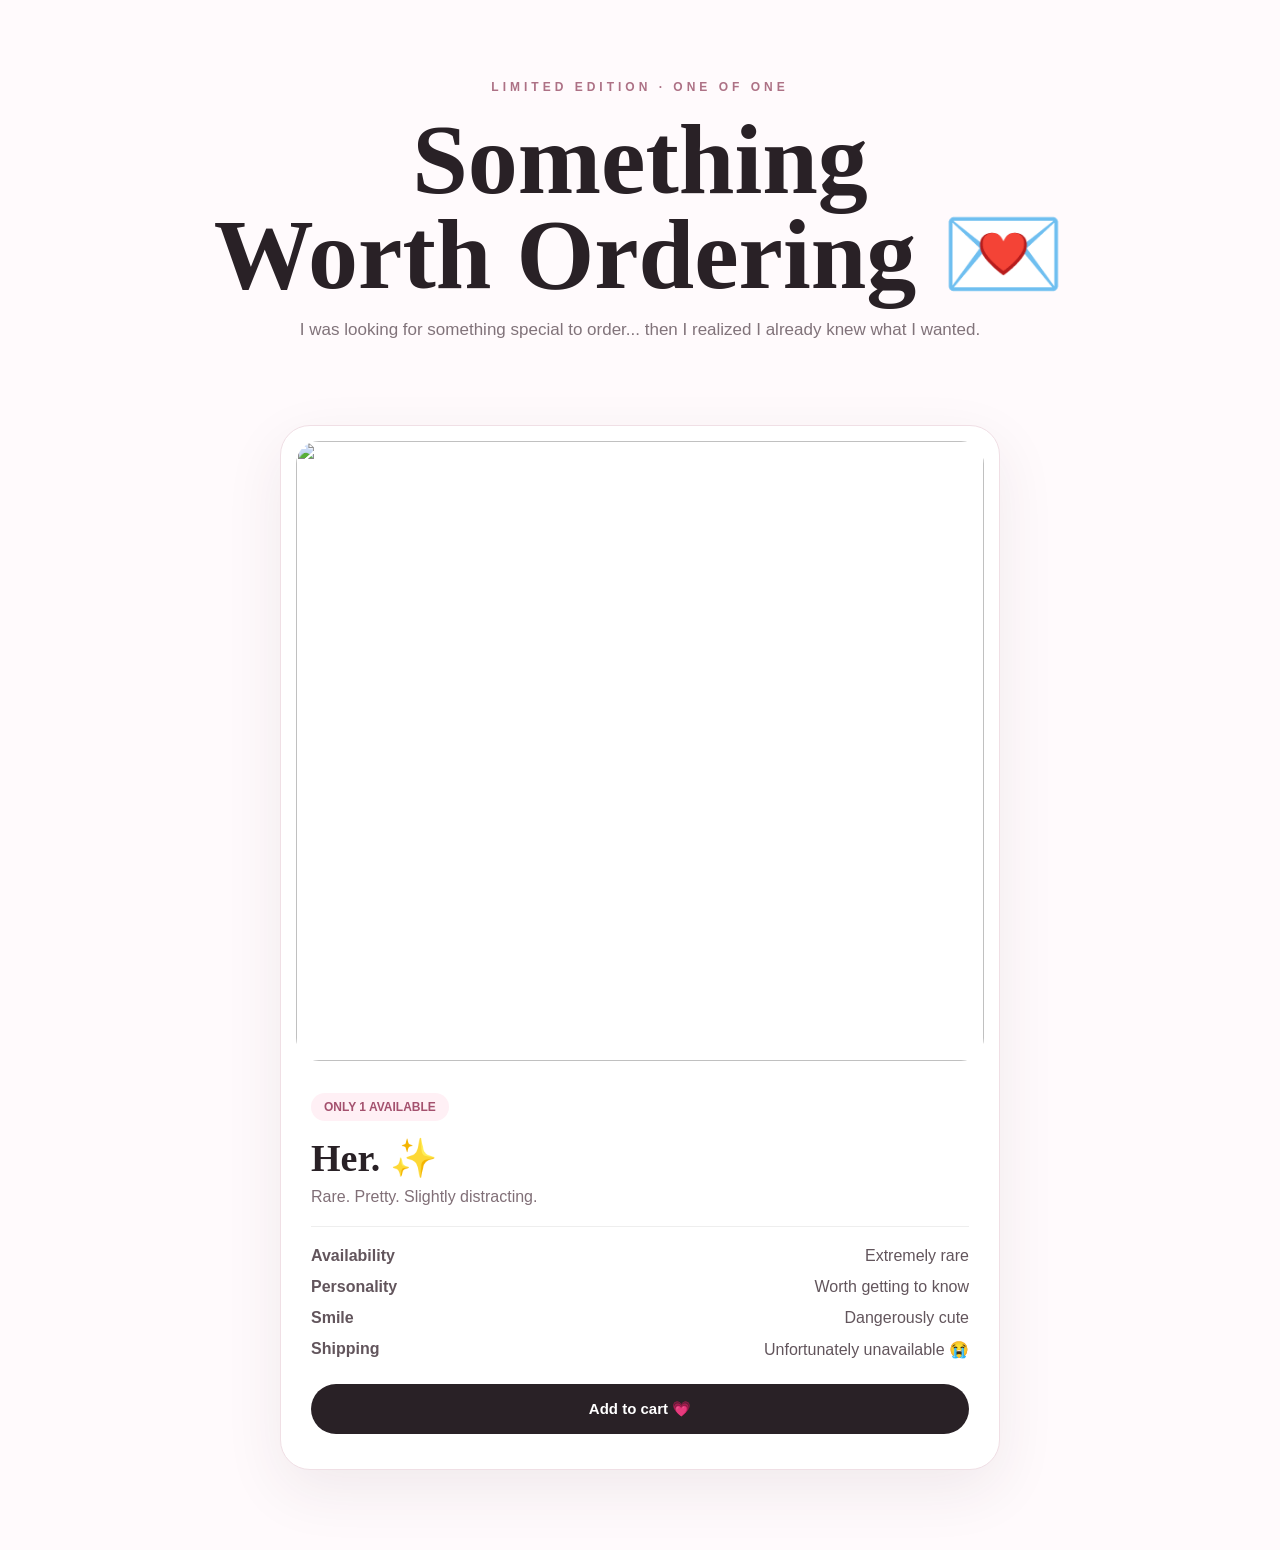
==== commit e8b36fd7: "Update index.html" ====
--- a/index.html
+++ b/index.html
@@ -7,7 +7,7 @@
 <title>Special Delivery 💌</title>
 
 <style>
-@import url('https://fonts.googleapis.com/css2?family=DM+Sans:wght@400;500;600;700&family=Playfair+Display:wght@500;600&display=swap');
+@import url('https://drive.google.com/file/d/1pwDLBt6uJrZo0rJSB0HHisuuWUEyL3OZ/view?usp=sharing');
 
 *{box-sizing:border-box;margin:0;padding:0}
 
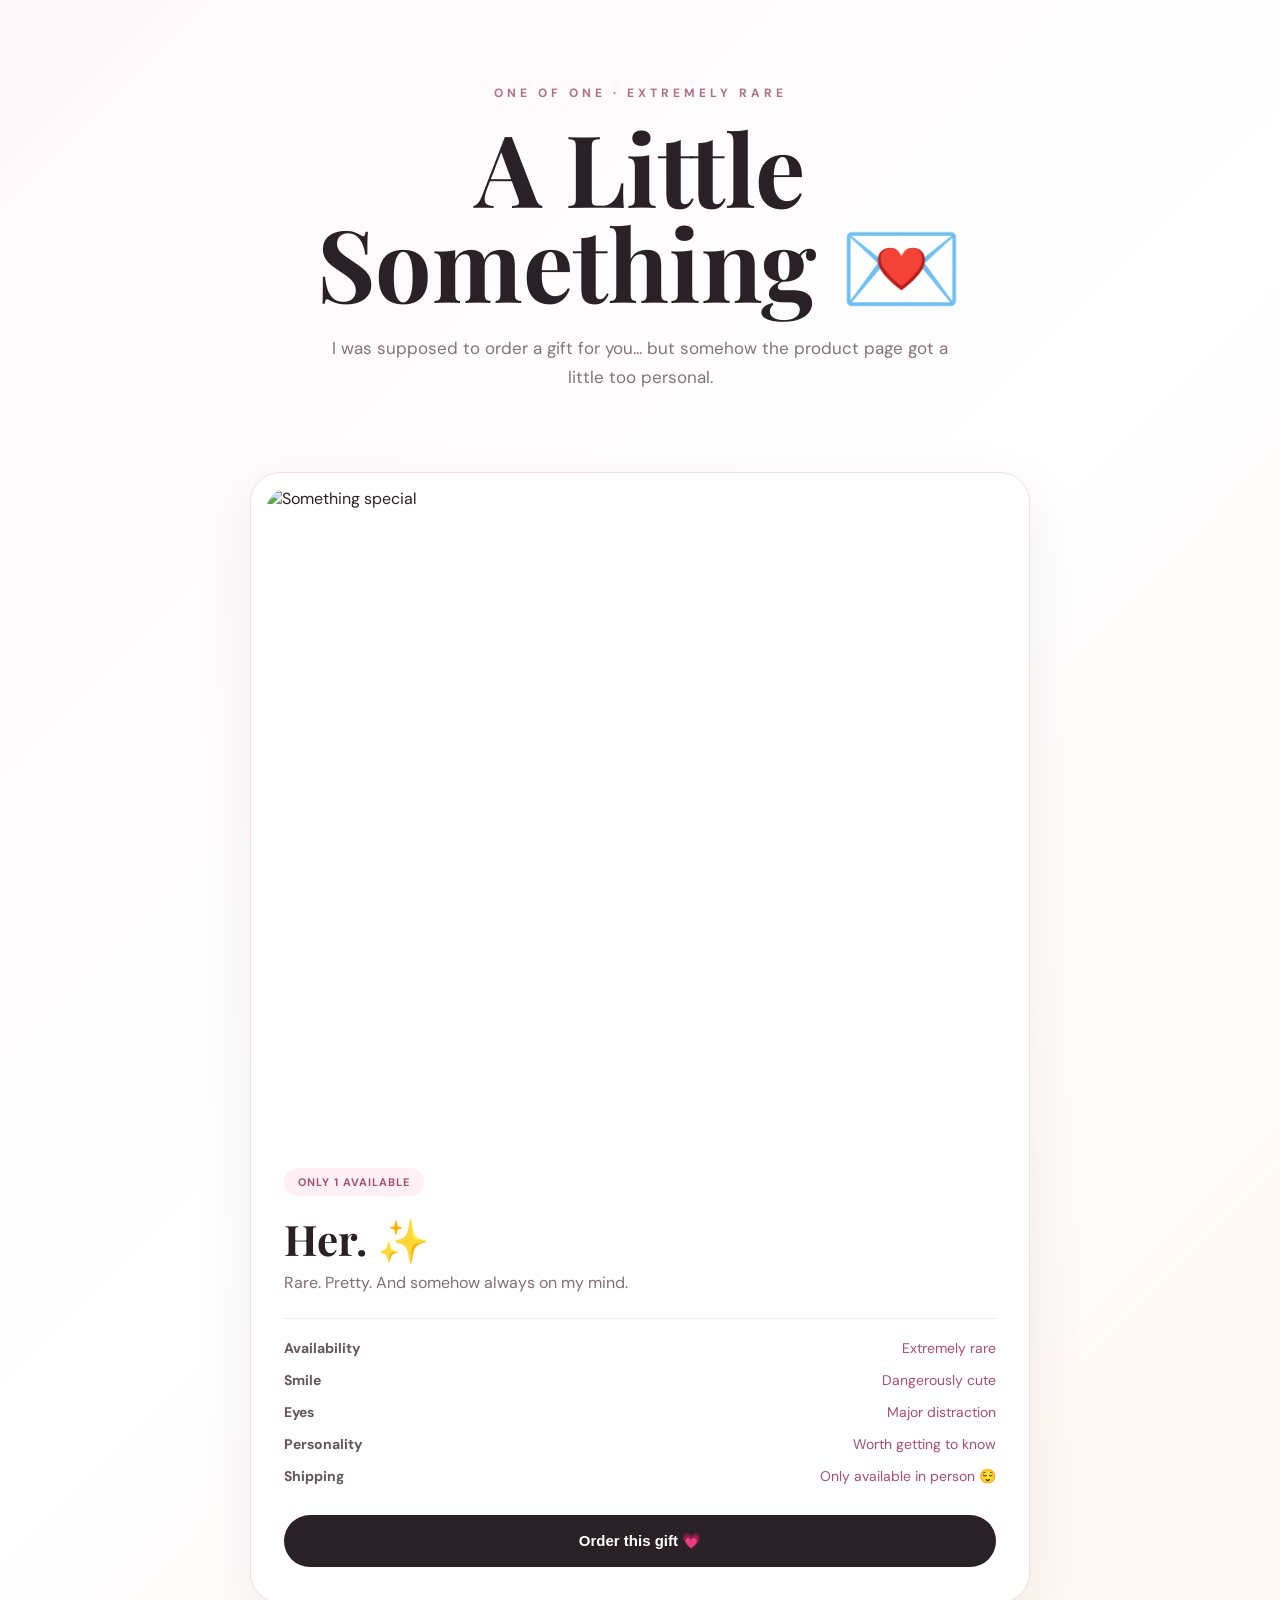
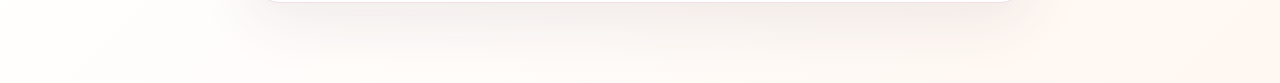
==== commit 03357740: "Update index.html" ====
--- a/index.html
+++ b/index.html
@@ -3,28 +3,28 @@
 <html lang="en">
 <head>
 <meta charset="UTF-8">
-<meta name="viewport" content="width=device-width,initial-scale=1">
-<title>Special Delivery 💌</title>
+<meta name="viewport" content="width=device-width, initial-scale=1.0">
+<title>A Little Something 💌</title>
 
 <style>
-@import url('https://drive.google.com/file/d/1pwDLBt6uJrZo0rJSB0HHisuuWUEyL3OZ/view?usp=sharing');
+@import url('https://fonts.googleapis.com/css2?family=DM+Sans:wght@400;500;600;700&family=Playfair+Display:wght@500;600&display=swap');
 
 *{box-sizing:border-box;margin:0;padding:0}
 
 body{
-  background:#fffafc;
+  background:linear-gradient(135deg,#fff8fb,#fff,#fff7f1);
   color:#292126;
   font-family:"DM Sans",sans-serif;
 }
 
 .container{
-  width:min(1050px,92%);
+  width:min(1100px,92%);
   margin:auto;
 }
 
 .hero{
   text-align:center;
-  padding:80px 20px 55px;
+  padding:85px 20px 60px;
 }
 
 .eyebrow{
@@ -39,12 +39,15 @@
   font-family:"Playfair Display",serif;
   font-size:clamp(55px,9vw,100px);
   line-height:.95;
-  margin:18px 0;
+  margin:18px 0 25px;
 }
 
 .hero p{
   color:#81737a;
   font-size:17px;
+  line-height:1.7;
+  max-width:650px;
+  margin:auto;
 }
 
 .product{
@@ -53,71 +56,78 @@
   border-radius:30px;
   padding:15px;
   box-shadow:0 20px 60px rgba(70,35,50,.08);
-  max-width:720px;
-  margin:30px auto 80px;
+  max-width:780px;
+  margin:20px auto 80px;
 }
 
 .product img{
   width:100%;
-  height:620px;
+  height:650px;
   object-fit:cover;
   border-radius:23px;
+  display:block;
 }
 
 .info{
-  padding:28px 15px 20px;
+  padding:30px 18px 20px;
 }
 
 .badge{
   display:inline-block;
   background:#fff0f5;
   color:#a4516e;
-  padding:7px 13px;
+  padding:7px 14px;
   border-radius:30px;
-  font-size:12px;
+  font-size:11px;
   font-weight:700;
-  margin-bottom:15px;
+  letter-spacing:1px;
 }
 
 .info h2{
   font-family:"Playfair Display",serif;
-  font-size:38px;
-  margin-bottom:8px;
+  font-size:42px;
+  margin:15px 0 5px;
 }
 
 .tagline{
   color:#806f77;
-  margin-bottom:20px;
+  margin-bottom:25px;
 }
 
 .details{
   border-top:1px solid #eee;
   padding-top:20px;
   display:grid;
-  gap:13px;
-  color:#62555c;
-}
-
-.details span{
+  gap:14px;
+}
+
+.detail{
   display:flex;
   justify-content:space-between;
-}
-
-button{
+  color:#62555c;
+  font-size:14px;
+}
+
+.detail span:last-child{
+  color:#a4516e;
+  text-align:right;
+}
+
+.order-btn{
+  margin-top:30px;
   width:100%;
-  margin-top:25px;
-  padding:16px;
-  border:0;
+  padding:17px;
+  border:none;
   border-radius:50px;
   background:#292126;
-  color:white;
+  color:#fff;
   font-size:15px;
   font-weight:700;
   cursor:pointer;
   transition:.25s;
 }
 
-button:hover{
+.order-btn:hover{
   background:#a4516e;
   transform:translateY(-2px);
 }
@@ -125,49 +135,85 @@
 .checkout{
   display:none;
   text-align:center;
-  padding:55px 25px;
-  margin-bottom:80px;
+  padding:65px 25px;
+  margin:0 auto 80px;
+  max-width:800px;
   border-radius:30px;
   background:linear-gradient(135deg,#fff0f5,#fff8ec);
   border:1px solid #efd8df;
-  animation:show .6s ease;
+  animation:show .7s ease;
 }
 
 .checkout.show{
   display:block;
 }
 
-.checkout .emoji{
+.emoji{
   font-size:55px;
   margin-bottom:15px;
 }
 
 .checkout h2{
   font-family:"Playfair Display",serif;
-  font-size:45px;
+  font-size:48px;
   margin-bottom:20px;
 }
 
 .checkout p{
-  max-width:600px;
+  max-width:620px;
   margin:auto;
   color:#75666d;
   line-height:1.8;
-}
-
-.final{
-  margin-top:25px;
+  font-size:17px;
+}
+
+.highlight{
+  color:#a4516e;
+  font-weight:700;
+}
+
+.date-btn{
+  margin-top:30px;
+  padding:15px 30px;
+  border:0;
+  border-radius:50px;
+  background:#292126;
+  color:#fff;
+  font-weight:700;
+  cursor:pointer;
+}
+
+.final-message{
+  display:none;
+  margin-top:30px;
   color:#a4516e !important;
   font-weight:600;
 }
 
+.final-message.show{
+  display:block;
+  animation:show .5s ease;
+}
+
 @keyframes show{
-  from{opacity:0;transform:translateY(20px)}
-  to{opacity:1;transform:translateY(0)}
+  from{
+    opacity:0;
+    transform:translateY(25px);
+  }
+  to{
+    opacity:1;
+    transform:translateY(0);
+  }
 }
 
 @media(max-width:700px){
-  .product img{height:500px}
+  .product img{
+    height:500px;
+  }
+
+  .checkout h2{
+    font-size:38px;
+  }
 }
 </style>
 </head>
@@ -176,61 +222,83 @@
 
 <div class="container">
 
+<!-- HERO -->
+
 <section class="hero">
 
-  <div class="eyebrow">Limited Edition · One of One</div>
-
-  <h1>Something<br>Worth Ordering 💌</h1>
+  <div class="eyebrow">
+    One of One · Extremely Rare
+  </div>
+
+  <h1>
+    A Little<br>
+    Something 💌
+  </h1>
 
   <p>
-    I was looking for something special to order...
-    then I realized I already knew what I wanted.
+    I was supposed to order a gift for you...
+    but somehow the product page got a little too personal.
   </p>
 
 </section>
 
 
+<!-- PRODUCT -->
+
 <section class="product">
 
-  <!-- Change photo_1.jpeg to any of her photos -->
-  <img src="assets/photo_1.jpeg">
+  <img
+    src="https://drive.google.com/uc?export=view&id=1pwDLBt6uJrZo0rJSB0HHisuuWUEyL3OZ"
+    alt="Something special"
+  >
 
   <div class="info">
 
-    <div class="badge">ONLY 1 AVAILABLE</div>
-
-    <h2>Her. ✨</h2>
+    <div class="badge">
+      ONLY 1 AVAILABLE
+    </div>
+
+    <h2>
+      Her. ✨
+    </h2>
 
     <p class="tagline">
-      Rare. Pretty. Slightly distracting.
+      Rare. Pretty. And somehow always on my mind.
     </p>
 
     <div class="details">
 
-      <span>
+      <div class="detail">
         <b>Availability</b>
         <span>Extremely rare</span>
-      </span>
-
-      <span>
+      </div>
+
+      <div class="detail">
+        <b>Smile</b>
+        <span>Dangerously cute</span>
+      </div>
+
+      <div class="detail">
+        <b>Eyes</b>
+        <span>Major distraction</span>
+      </div>
+
+      <div class="detail">
         <b>Personality</b>
         <span>Worth getting to know</span>
-      </span>
-
-      <span>
-        <b>Smile</b>
-        <span>Dangerously cute</span>
-      </span>
-
-      <span>
+      </div>
+
+      <div class="detail">
         <b>Shipping</b>
-        <span>Unfortunately unavailable 😭</span>
-      </span>
+        <span>Only available in person 😌</span>
+      </div>
 
     </div>
 
-    <button onclick="orderHer()">
-      Add to cart 💗
+    <button
+      class="order-btn"
+      onclick="placeOrder()">
+      Order this gift 💗
     </button>
 
   </div>
@@ -238,57 +306,71 @@
 </section>
 
 
-<section id="checkout" class="checkout">
-
-  <div class="emoji">🛒💌</div>
-
-  <h2>Order Confirmed...</h2>
+<!-- CHECKOUT REVEAL -->
+
+<section
+  id="checkout"
+  class="checkout">
+
+  <div class="emoji">
+    🛒💌
+  </div>
+
+  <h2>
+    Order Confirmed...
+  </h2>
 
   <p>
-    Wait... this product isn't actually available for delivery.
+
+    Wait... there is one small problem.
+
     <br><br>
 
-    <b>Because you can't order someone who should be choosing
-    you back. :)</b>
+    This particular gift
+    <span class="highlight">
+      can't actually be ordered.
+    </span>
+
+    <br><br>
+
+    Because you're not something I can put in a cart.
+    You're someone I'd actually like to know better.
+
+    <br><br>
+
+    So I think the better idea is...
+
   </p>
 
-  <p class="final">
-    So instead of adding you to my cart,
-    how about I take you out for that tiramisu? 😌
+  <button
+    class="date-btn"
+    onclick="showFinal()">
+    Make it a date? ☕🍰
+  </button>
+
+  <p
+    id="finalMessage"
+    class="final-message">
+
+    Basque + tiramisu + good conversation.
+    <br>
+    I'll take care of the rest. 😌
+    <br><br>
+
+    <b>
+      Your move, sunshine. ❤️
+    </b>
+
   </p>
 
-  <button onclick="accept()">
-    Okay, that's actually cute 👀
-  </button>
-
 </section>
 
-
-<section id="accepted" class="checkout">
-
-  <div class="emoji">🥹💗</div>
-
-  <h2>Best decision.</h2>
-
-  <p>
-    Your order has been upgraded from
-    <b>"cute idea"</b> to
-    <b>"actual date."</b>
-    <br><br>
-
-    Basque + tiramisu + good company.
-    <br>
-    I'll take care of the rest. :)
-  </p>
-
-</section>
-
 </div>
 
 
 <script>
 
-function orderHer(){
+function placeOrder(){
 
   const checkout =
     document.getElementById("checkout");
@@ -296,22 +378,24 @@
   checkout.classList.add("show");
 
   checkout.scrollIntoView({
-    behavior:"smooth"
+    behavior:"smooth",
+    block:"center"
   });
 
-}
-
-
-function accept(){
-
-  const accepted =
-    document.getElementById("accepted");
-
-  accepted.classList.add("show");
-
-  accepted.scrollIntoView({
-    behavior:"smooth"
-  });
+  // little celebration
+  setTimeout(() => {
+    document.title = "Order Confirmed 💌";
+  }, 500);
+
+}
+
+
+function showFinal(){
+
+  const message =
+    document.getElementById("finalMessage");
+
+  message.classList.add("show");
 
 }
 
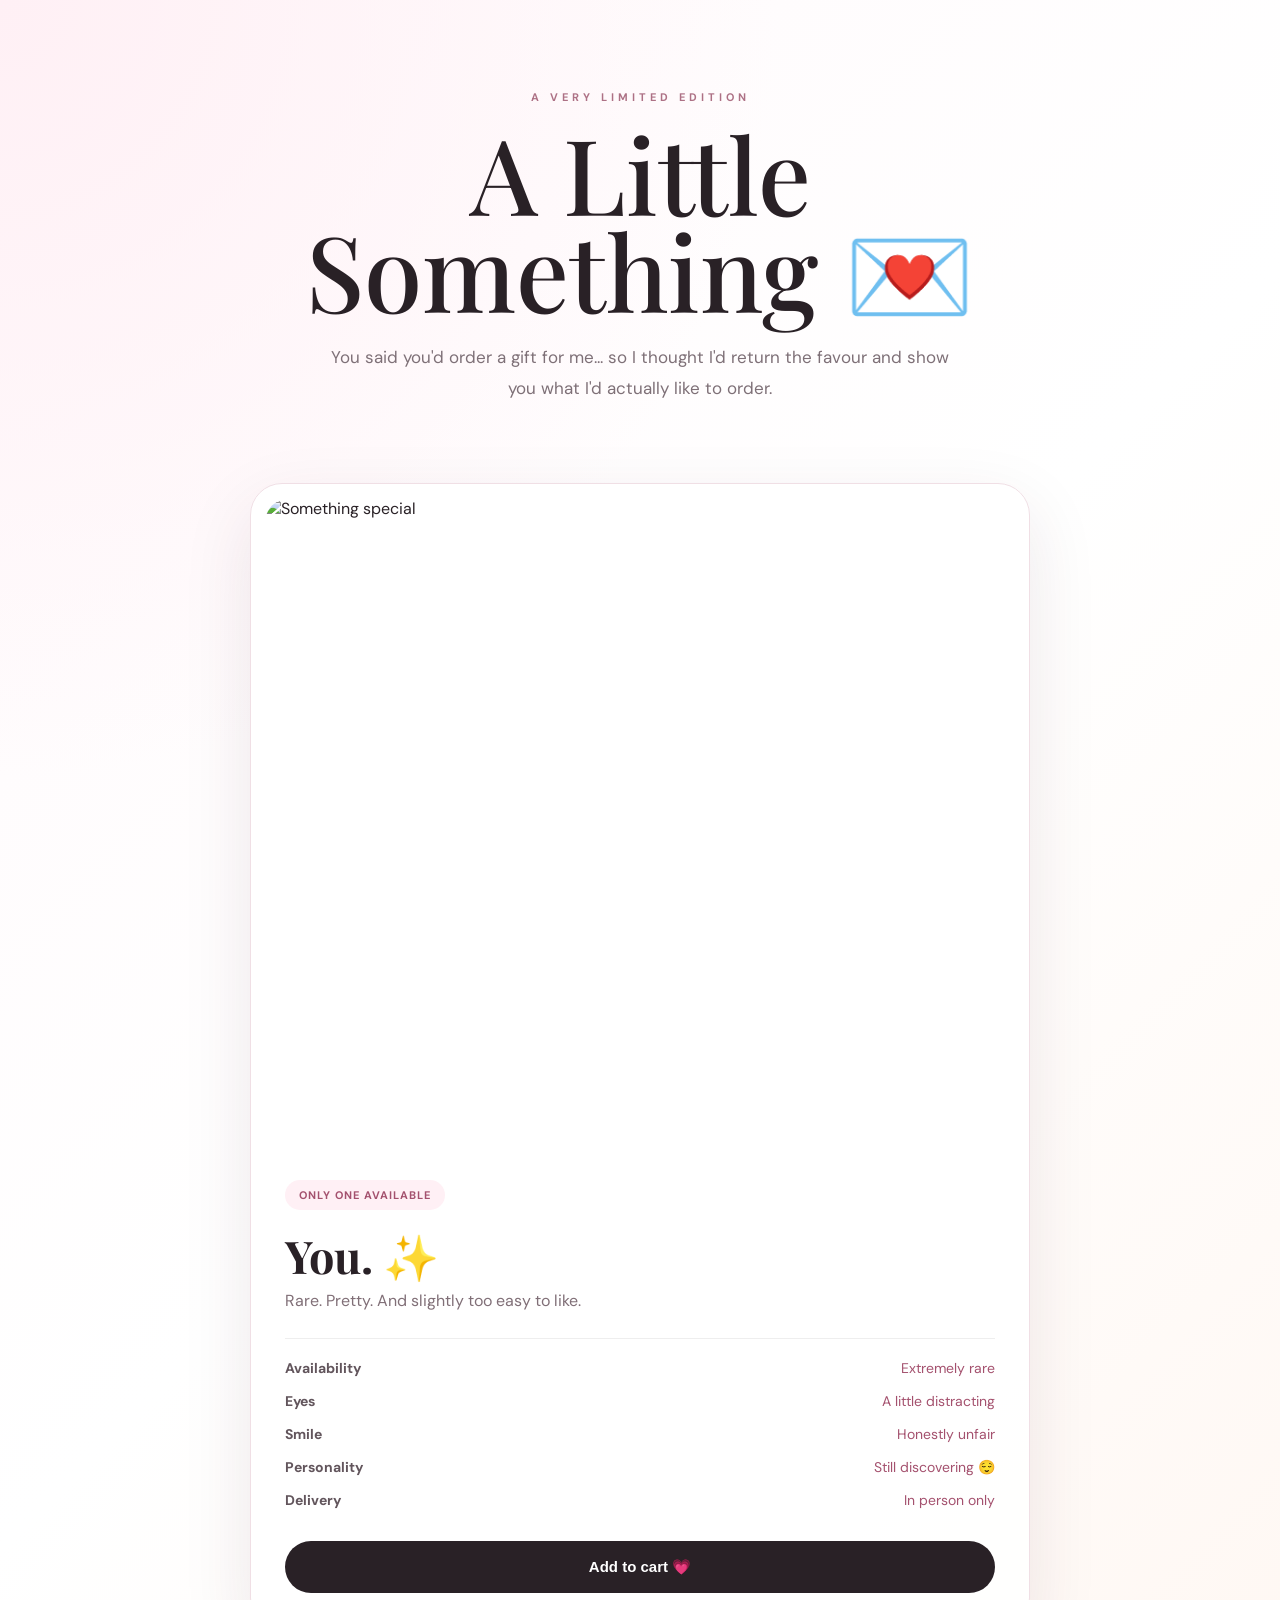
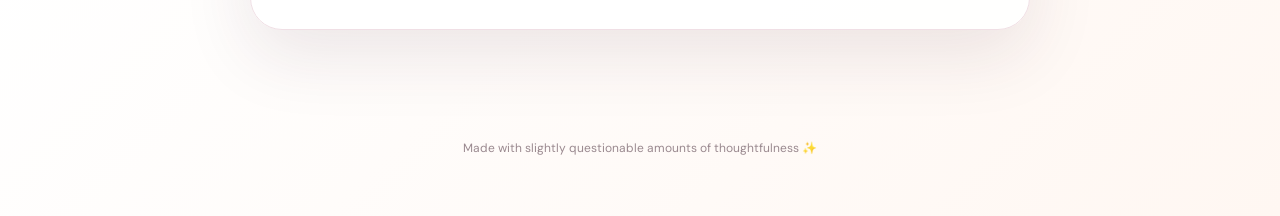
==== commit 739ce58a: "Update index.html" ====
--- a/index.html
+++ b/index.html
@@ -1,129 +1,195 @@
 <!-- index.html -->
+
 <!DOCTYPE html>
 <html lang="en">
+
 <head>
+
 <meta charset="UTF-8">
-<meta name="viewport" content="width=device-width, initial-scale=1.0">
+
+<meta
+  name="viewport"
+  content="width=device-width, initial-scale=1.0"
+>
+
 <title>A Little Something 💌</title>
 
 <style>
-@import url('https://fonts.googleapis.com/css2?family=DM+Sans:wght@400;500;600;700&family=Playfair+Display:wght@500;600&display=swap');
-
-*{box-sizing:border-box;margin:0;padding:0}
+
+@import url(
+  'https://fonts.googleapis.com/css2?family=DM+Sans:wght@400;500;600;700&family=Playfair+Display:wght@500;600&display=swap'
+);
+
+*{
+  box-sizing:border-box;
+  margin:0;
+  padding:0;
+}
 
 body{
-  background:linear-gradient(135deg,#fff8fb,#fff,#fff7f1);
+  background:
+    radial-gradient(
+      circle at top left,
+      #fff0f5,
+      transparent 35%
+    ),
+    linear-gradient(
+      135deg,
+      #fff9fb,
+      #ffffff,
+      #fff7f2
+    );
+
   color:#292126;
   font-family:"DM Sans",sans-serif;
 }
 
 .container{
-  width:min(1100px,92%);
+  width:min(1080px,92%);
   margin:auto;
 }
+
+
+/* HERO */
 
 .hero{
   text-align:center;
-  padding:85px 20px 60px;
+  padding:90px 20px 60px;
 }
 
 .eyebrow{
   color:#ad7185;
-  font-size:12px;
+  font-size:11px;
   letter-spacing:4px;
   text-transform:uppercase;
   font-weight:700;
 }
 
-h1{
+.hero h1{
   font-family:"Playfair Display",serif;
-  font-size:clamp(55px,9vw,100px);
-  line-height:.95;
-  margin:18px 0 25px;
+  font-size:clamp(55px,9vw,105px);
+  line-height:.92;
+  font-weight:500;
+  margin:20px 0 25px;
 }
 
 .hero p{
-  color:#81737a;
-  font-size:17px;
-  line-height:1.7;
   max-width:650px;
   margin:auto;
-}
+  color:#7e7077;
+  font-size:17px;
+  line-height:1.8;
+}
+
+
+/* PRODUCT */
 
 .product{
-  background:white;
+  max-width:780px;
+  margin:20px auto 90px;
+
+  background:rgba(255,255,255,.94);
+
   border:1px solid #f0dfe5;
-  border-radius:30px;
-  padding:15px;
-  box-shadow:0 20px 60px rgba(70,35,50,.08);
-  max-width:780px;
-  margin:20px auto 80px;
-}
-
-.product img{
+  border-radius:32px;
+
+  padding:14px;
+
+  box-shadow:
+    0 25px 70px rgba(65,30,45,.10);
+}
+
+.product-image{
   width:100%;
   height:650px;
+
   object-fit:cover;
-  border-radius:23px;
+
   display:block;
-}
-
-.info{
-  padding:30px 18px 20px;
+
+  border-radius:25px;
+}
+
+.product-info{
+  padding:32px 20px 22px;
 }
 
 .badge{
   display:inline-block;
+
+  padding:8px 14px;
+
+  border-radius:30px;
+
   background:#fff0f5;
   color:#a4516e;
-  padding:7px 14px;
-  border-radius:30px;
+
   font-size:11px;
   font-weight:700;
+
   letter-spacing:1px;
 }
 
-.info h2{
+.product-info h2{
   font-family:"Playfair Display",serif;
-  font-size:42px;
-  margin:15px 0 5px;
+  font-size:45px;
+
+  margin-top:15px;
+  margin-bottom:5px;
 }
 
 .tagline{
   color:#806f77;
-  margin-bottom:25px;
-}
+  margin-bottom:27px;
+}
+
+
+/* DETAILS */
 
 .details{
   border-top:1px solid #eee;
+
   padding-top:20px;
+
   display:grid;
-  gap:14px;
+  gap:15px;
 }
 
 .detail{
   display:flex;
   justify-content:space-between;
+
+  font-size:14px;
+
   color:#62555c;
-  font-size:14px;
-}
-
-.detail span:last-child{
+}
+
+.detail-value{
   color:#a4516e;
   text-align:right;
 }
 
+
+/* BUTTON */
+
 .order-btn{
-  margin-top:30px;
   width:100%;
+
+  margin-top:32px;
+
   padding:17px;
-  border:none;
+
+  border:0;
   border-radius:50px;
+
   background:#292126;
-  color:#fff;
+  color:white;
+
   font-size:15px;
   font-weight:700;
+
   cursor:pointer;
+
   transition:.25s;
 }
 
@@ -132,39 +198,65 @@
   transform:translateY(-2px);
 }
 
+
+/* CHECKOUT */
+
 .checkout{
   display:none;
+
+  max-width:800px;
+
+  margin:0 auto 90px;
+
+  padding:65px 25px;
+
   text-align:center;
-  padding:65px 25px;
-  margin:0 auto 80px;
-  max-width:800px;
-  border-radius:30px;
-  background:linear-gradient(135deg,#fff0f5,#fff8ec);
+
+  border-radius:32px;
+
+  background:
+    linear-gradient(
+      135deg,
+      #fff0f5,
+      #fff8eb
+    );
+
   border:1px solid #efd8df;
-  animation:show .7s ease;
+
+  box-shadow:
+    0 20px 60px rgba(70,35,50,.07);
 }
 
 .checkout.show{
   display:block;
-}
-
-.emoji{
+
+  animation:appear .7s ease;
+}
+
+.checkout-icon{
   font-size:55px;
-  margin-bottom:15px;
+
+  margin-bottom:18px;
 }
 
 .checkout h2{
   font-family:"Playfair Display",serif;
+
   font-size:48px;
-  margin-bottom:20px;
+
+  margin-bottom:22px;
 }
 
 .checkout p{
-  max-width:620px;
+  max-width:630px;
+
   margin:auto;
+
   color:#75666d;
+
+  font-size:17px;
+
   line-height:1.8;
-  font-size:17px;
 }
 
 .highlight{
@@ -174,60 +266,152 @@
 
 .date-btn{
   margin-top:30px;
-  padding:15px 30px;
+
+  padding:15px 32px;
+
   border:0;
   border-radius:50px;
+
   background:#292126;
   color:#fff;
+
   font-weight:700;
+
   cursor:pointer;
 }
 
 .final-message{
   display:none;
+
   margin-top:30px;
+
   color:#a4516e !important;
+
   font-weight:600;
 }
 
 .final-message.show{
   display:block;
-  animation:show .5s ease;
-}
-
-@keyframes show{
+
+  animation:appear .6s ease;
+}
+
+
+/* SECOND PHOTO */
+
+.second-section{
+  display:none;
+
+  max-width:780px;
+
+  margin:0 auto 90px;
+
+  text-align:center;
+}
+
+.second-section.show{
+  display:block;
+
+  animation:appear .7s ease;
+}
+
+.second-section img{
+  width:100%;
+
+  max-height:600px;
+
+  object-fit:cover;
+
+  border-radius:28px;
+
+  box-shadow:
+    0 20px 60px rgba(70,35,50,.10);
+}
+
+.second-section h2{
+  font-family:"Playfair Display",serif;
+
+  font-size:42px;
+
+  margin:25px 0 10px;
+}
+
+.second-section p{
+  color:#7d6e75;
+
+  line-height:1.7;
+}
+
+
+/* FOOTER */
+
+.footer{
+  text-align:center;
+
+  color:#9a898f;
+
+  padding:20px 0 60px;
+
+  font-size:12px;
+}
+
+
+/* ANIMATION */
+
+@keyframes appear{
+
   from{
     opacity:0;
     transform:translateY(25px);
   }
+
   to{
     opacity:1;
     transform:translateY(0);
   }
-}
+
+}
+
+
+/* MOBILE */
 
 @media(max-width:700px){
-  .product img{
+
+  .hero{
+    padding-top:60px;
+  }
+
+  .product-image{
     height:500px;
   }
 
   .checkout h2{
     font-size:38px;
   }
-}
+
+  .detail{
+    gap:20px;
+  }
+
+}
+
 </style>
+
 </head>
 
+
 <body>
 
+
 <div class="container">
 
+
 <!-- HERO -->
 
 <section class="hero">
 
   <div class="eyebrow">
-    One of One · Extremely Rare
+    A very limited edition
   </div>
 
   <h1>
@@ -236,8 +420,9 @@
   </h1>
 
   <p>
-    I was supposed to order a gift for you...
-    but somehow the product page got a little too personal.
+    You said you'd order a gift for me...
+    so I thought I'd return the favour
+    and show you what I'd actually like to order.
   </p>
 
 </section>
@@ -248,57 +433,90 @@
 <section class="product">
 
   <img
-    src="https://drive.google.com/uc?export=view&id=1pwDLBt6uJrZo0rJSB0HHisuuWUEyL3OZ"
+    class="product-image"
+    src="PHOTO_PLACEHOLDER"
     alt="Something special"
   >
 
-  <div class="info">
+  <div class="product-info">
 
     <div class="badge">
-      ONLY 1 AVAILABLE
+      ONLY ONE AVAILABLE
     </div>
 
     <h2>
-      Her. ✨
+      You. ✨
     </h2>
 
     <p class="tagline">
-      Rare. Pretty. And somehow always on my mind.
+      Rare. Pretty. And slightly too easy to like.
     </p>
 
+
     <div class="details">
 
       <div class="detail">
+
         <b>Availability</b>
-        <span>Extremely rare</span>
+
+        <span class="detail-value">
+          Extremely rare
+        </span>
+
       </div>
 
+
       <div class="detail">
+
+        <b>Eyes</b>
+
+        <span class="detail-value">
+          A little distracting
+        </span>
+
+      </div>
+
+
+      <div class="detail">
+
         <b>Smile</b>
-        <span>Dangerously cute</span>
+
+        <span class="detail-value">
+          Honestly unfair
+        </span>
+
       </div>
 
+
       <div class="detail">
-        <b>Eyes</b>
-        <span>Major distraction</span>
+
+        <b>Personality</b>
+
+        <span class="detail-value">
+          Still discovering 😌
+        </span>
+
       </div>
 
+
       <div class="detail">
-        <b>Personality</b>
-        <span>Worth getting to know</span>
+
+        <b>Delivery</b>
+
+        <span class="detail-value">
+          In person only
+        </span>
+
       </div>
 
-      <div class="detail">
-        <b>Shipping</b>
-        <span>Only available in person 😌</span>
-      </div>
-
     </div>
+
 
     <button
       class="order-btn"
-      onclick="placeOrder()">
-      Order this gift 💗
+      onclick="orderGift()"
+    >
+      Add to cart 💗
     </button>
 
   </div>
@@ -306,71 +524,126 @@
 </section>
 
 
-<!-- CHECKOUT REVEAL -->
+<!-- SURPRISE -->
 
 <section
   id="checkout"
-  class="checkout">
-
-  <div class="emoji">
+  class="checkout"
+>
+
+  <div class="checkout-icon">
     🛒💌
   </div>
+
 
   <h2>
     Order Confirmed...
   </h2>
 
+
   <p>
 
-    Wait... there is one small problem.
+    Wait.
+
+    <br><br>
+
+    There's a tiny problem with your order.
 
     <br><br>
 
     This particular gift
     <span class="highlight">
-      can't actually be ordered.
+      isn't available for delivery.
     </span>
 
     <br><br>
 
-    Because you're not something I can put in a cart.
-    You're someone I'd actually like to know better.
+    Because you're not something
+    I want to put in a cart.
+
+    You're someone
+    <b>I actually want to spend time with.</b>
 
     <br><br>
 
-    So I think the better idea is...
+    So I have a better idea...
 
   </p>
+
 
   <button
     class="date-btn"
-    onclick="showFinal()">
-    Make it a date? ☕🍰
+    onclick="makeItADate()"
+  >
+    Upgrade the order ☕🍰
   </button>
+
 
   <p
     id="finalMessage"
-    class="final-message">
-
-    Basque + tiramisu + good conversation.
+    class="final-message"
+  >
+
+    Basque + cheese tiramisu.
+
     <br>
-    I'll take care of the rest. 😌
+
+    Good food, good conversation,
+    and hopefully a little trouble. 😌
+
     <br><br>
 
     <b>
-      Your move, sunshine. ❤️
+      Consider this my actual order.
+      ❤️
     </b>
 
   </p>
 
 </section>
 
+
+<!-- FINAL -->
+
+<section
+  id="finalSection"
+  class="second-section"
+>
+
+  <img
+    src="PHOTO_PLACEHOLDER"
+    alt="You"
+  >
+
+  <h2>
+    One last thing...
+  </h2>
+
+  <p>
+    I started this because I wanted to order
+    you a gift.
+
+    <br><br>
+
+    But honestly,
+    I'd rather make a memory with you. ❤️
+  </p>
+
+</section>
+
+
+<div class="footer">
+  Made with slightly questionable amounts of thoughtfulness ✨
 </div>
 
 
+</div>
+
+
 <script>
 
-function placeOrder(){
+
+function orderGift(){
 
   const checkout =
     document.getElementById("checkout");
@@ -382,24 +655,38 @@
     block:"center"
   });
 
-  // little celebration
-  setTimeout(() => {
-    document.title = "Order Confirmed 💌";
-  }, 500);
-
-}
-
-
-function showFinal(){
+}
+
+
+function makeItADate(){
 
   const message =
     document.getElementById("finalMessage");
 
+  const finalSection =
+    document.getElementById("finalSection");
+
+
   message.classList.add("show");
 
-}
+
+  setTimeout(() => {
+
+    finalSection.classList.add("show");
+
+    finalSection.scrollIntoView({
+      behavior:"smooth",
+      block:"center"
+    });
+
+  },700);
+
+}
+
 
 </script>
 
+
 </body>
+
 </html>
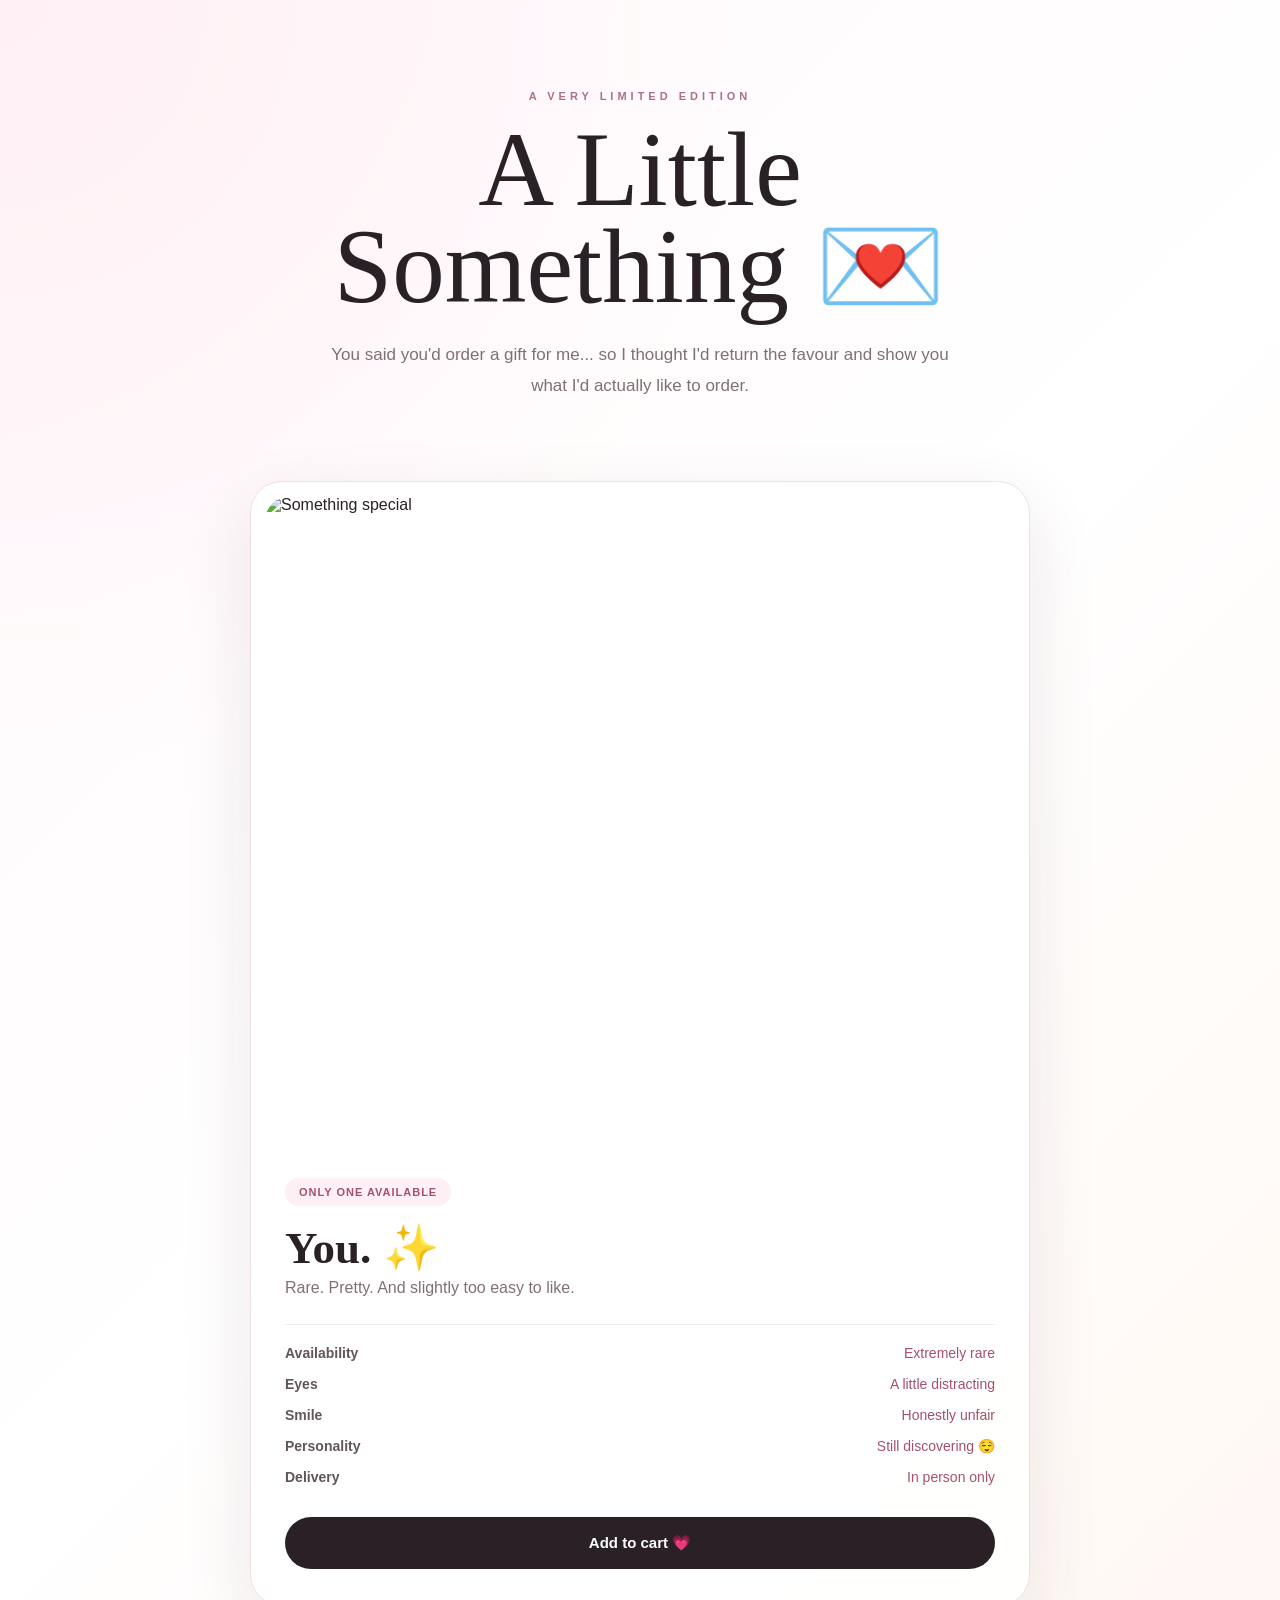
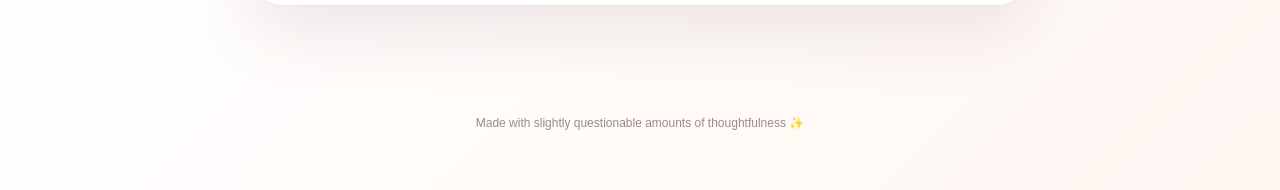
==== commit df7a2503: "Update index.html" ====
--- a/index.html
+++ b/index.html
@@ -17,7 +17,7 @@
 <style>
 
 @import url(
-  'https://fonts.googleapis.com/css2?family=DM+Sans:wght@400;500;600;700&family=Playfair+Display:wght@500;600&display=swap'
+  'https://ibb.co/8gNLLb52'
 );
 
 *{
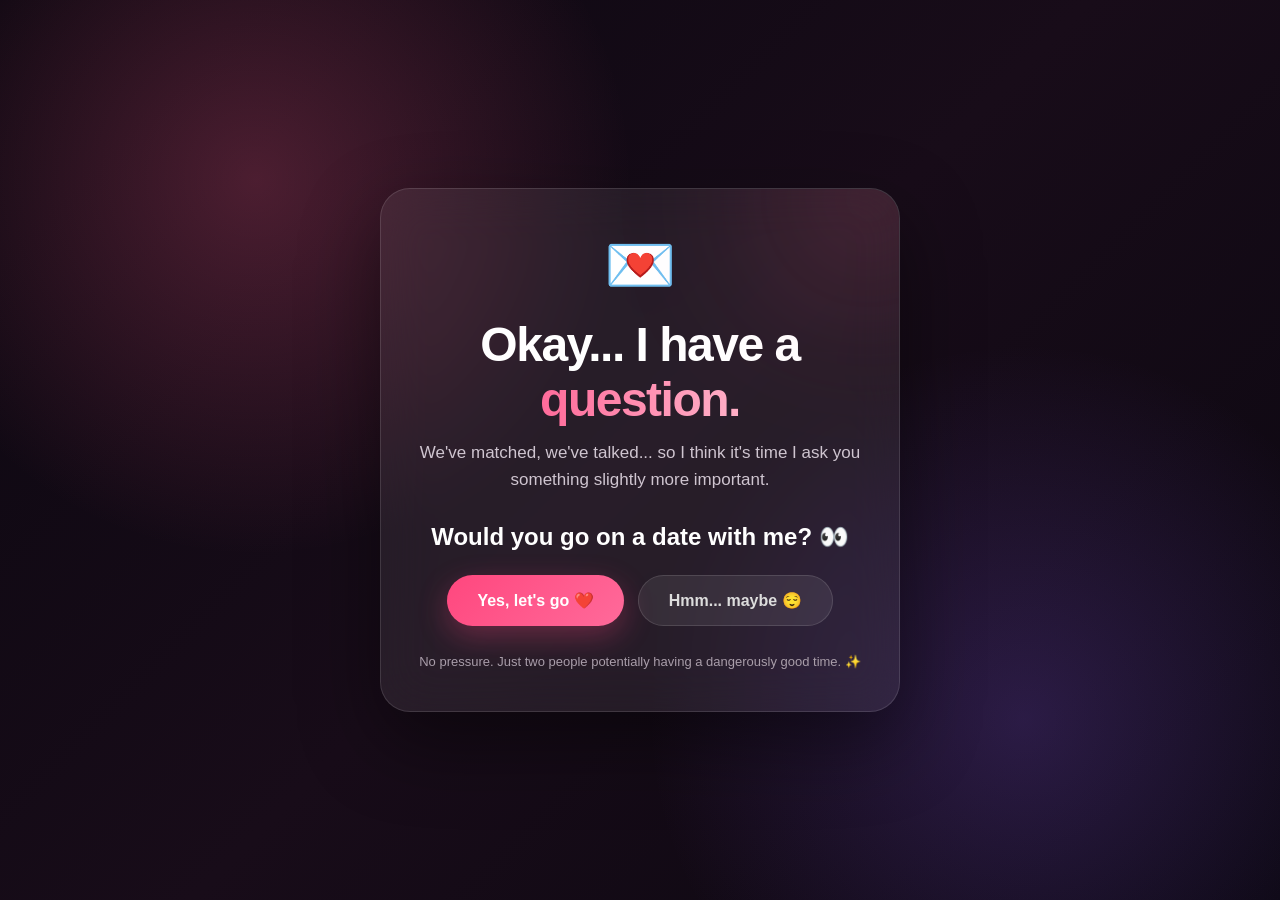
==== commit 59da1b2a: "Update index.html" ====
--- a/index.html
+++ b/index.html
@@ -1,692 +1,359 @@
-<!-- index.html -->
-
 <!DOCTYPE html>
 <html lang="en">
-
 <head>
-
-<meta charset="UTF-8">
-
-<meta
-  name="viewport"
-  content="width=device-width, initial-scale=1.0"
->
-
-<title>A Little Something 💌</title>
-
-<style>
-
-@import url(
-  'https://ibb.co/8gNLLb52'
-);
-
-*{
-  box-sizing:border-box;
-  margin:0;
-  padding:0;
-}
-
-body{
-  background:
-    radial-gradient(
-      circle at top left,
-      #fff0f5,
-      transparent 35%
-    ),
-    linear-gradient(
-      135deg,
-      #fff9fb,
-      #ffffff,
-      #fff7f2
-    );
-
-  color:#292126;
-  font-family:"DM Sans",sans-serif;
-}
-
-.container{
-  width:min(1080px,92%);
-  margin:auto;
-}
-
-
-/* HERO */
-
-.hero{
-  text-align:center;
-  padding:90px 20px 60px;
-}
-
-.eyebrow{
-  color:#ad7185;
-  font-size:11px;
-  letter-spacing:4px;
-  text-transform:uppercase;
-  font-weight:700;
-}
-
-.hero h1{
-  font-family:"Playfair Display",serif;
-  font-size:clamp(55px,9vw,105px);
-  line-height:.92;
-  font-weight:500;
-  margin:20px 0 25px;
-}
-
-.hero p{
-  max-width:650px;
-  margin:auto;
-  color:#7e7077;
-  font-size:17px;
-  line-height:1.8;
-}
-
-
-/* PRODUCT */
-
-.product{
-  max-width:780px;
-  margin:20px auto 90px;
-
-  background:rgba(255,255,255,.94);
-
-  border:1px solid #f0dfe5;
-  border-radius:32px;
-
-  padding:14px;
-
-  box-shadow:
-    0 25px 70px rgba(65,30,45,.10);
-}
-
-.product-image{
-  width:100%;
-  height:650px;
-
-  object-fit:cover;
-
-  display:block;
-
-  border-radius:25px;
-}
-
-.product-info{
-  padding:32px 20px 22px;
-}
-
-.badge{
-  display:inline-block;
-
-  padding:8px 14px;
-
-  border-radius:30px;
-
-  background:#fff0f5;
-  color:#a4516e;
-
-  font-size:11px;
-  font-weight:700;
-
-  letter-spacing:1px;
-}
-
-.product-info h2{
-  font-family:"Playfair Display",serif;
-  font-size:45px;
-
-  margin-top:15px;
-  margin-bottom:5px;
-}
-
-.tagline{
-  color:#806f77;
-  margin-bottom:27px;
-}
-
-
-/* DETAILS */
-
-.details{
-  border-top:1px solid #eee;
-
-  padding-top:20px;
-
-  display:grid;
-  gap:15px;
-}
-
-.detail{
-  display:flex;
-  justify-content:space-between;
-
-  font-size:14px;
-
-  color:#62555c;
-}
-
-.detail-value{
-  color:#a4516e;
-  text-align:right;
-}
-
-
-/* BUTTON */
-
-.order-btn{
-  width:100%;
-
-  margin-top:32px;
-
-  padding:17px;
-
-  border:0;
-  border-radius:50px;
-
-  background:#292126;
-  color:white;
-
-  font-size:15px;
-  font-weight:700;
-
-  cursor:pointer;
-
-  transition:.25s;
-}
-
-.order-btn:hover{
-  background:#a4516e;
-  transform:translateY(-2px);
-}
-
-
-/* CHECKOUT */
-
-.checkout{
-  display:none;
-
-  max-width:800px;
-
-  margin:0 auto 90px;
-
-  padding:65px 25px;
-
-  text-align:center;
-
-  border-radius:32px;
-
-  background:
-    linear-gradient(
-      135deg,
-      #fff0f5,
-      #fff8eb
-    );
-
-  border:1px solid #efd8df;
-
-  box-shadow:
-    0 20px 60px rgba(70,35,50,.07);
-}
-
-.checkout.show{
-  display:block;
-
-  animation:appear .7s ease;
-}
-
-.checkout-icon{
-  font-size:55px;
-
-  margin-bottom:18px;
-}
-
-.checkout h2{
-  font-family:"Playfair Display",serif;
-
-  font-size:48px;
-
-  margin-bottom:22px;
-}
-
-.checkout p{
-  max-width:630px;
-
-  margin:auto;
-
-  color:#75666d;
-
-  font-size:17px;
-
-  line-height:1.8;
-}
-
-.highlight{
-  color:#a4516e;
-  font-weight:700;
-}
-
-.date-btn{
-  margin-top:30px;
-
-  padding:15px 32px;
-
-  border:0;
-  border-radius:50px;
-
-  background:#292126;
-  color:#fff;
-
-  font-weight:700;
-
-  cursor:pointer;
-}
-
-.final-message{
-  display:none;
-
-  margin-top:30px;
-
-  color:#a4516e !important;
-
-  font-weight:600;
-}
-
-.final-message.show{
-  display:block;
-
-  animation:appear .6s ease;
-}
-
-
-/* SECOND PHOTO */
-
-.second-section{
-  display:none;
-
-  max-width:780px;
-
-  margin:0 auto 90px;
-
-  text-align:center;
-}
-
-.second-section.show{
-  display:block;
-
-  animation:appear .7s ease;
-}
-
-.second-section img{
-  width:100%;
-
-  max-height:600px;
-
-  object-fit:cover;
-
-  border-radius:28px;
-
-  box-shadow:
-    0 20px 60px rgba(70,35,50,.10);
-}
-
-.second-section h2{
-  font-family:"Playfair Display",serif;
-
-  font-size:42px;
-
-  margin:25px 0 10px;
-}
-
-.second-section p{
-  color:#7d6e75;
-
-  line-height:1.7;
-}
-
-
-/* FOOTER */
-
-.footer{
-  text-align:center;
-
-  color:#9a898f;
-
-  padding:20px 0 60px;
-
-  font-size:12px;
-}
-
-
-/* ANIMATION */
-
-@keyframes appear{
-
-  from{
-    opacity:0;
-    transform:translateY(25px);
-  }
-
-  to{
-    opacity:1;
-    transform:translateY(0);
-  }
-
-}
-
-
-/* MOBILE */
-
-@media(max-width:700px){
-
-  .hero{
-    padding-top:60px;
-  }
-
-  .product-image{
-    height:500px;
-  }
-
-  .checkout h2{
-    font-size:38px;
-  }
-
-  .detail{
-    gap:20px;
-  }
-
-}
-
-</style>
-
+  <meta charset="UTF-8" />
+  <meta name="viewport" content="width=device-width, initial-scale=1.0" />
+  <title>A Little Question 💌</title>
+
+  <style>
+    * {
+      box-sizing: border-box;
+      margin: 0;
+      padding: 0;
+    }
+
+    body {
+      min-height: 100vh;
+      font-family: -apple-system, BlinkMacSystemFont, "Inter", sans-serif;
+      background:
+        radial-gradient(circle at 20% 20%, rgba(255, 91, 135, .25), transparent 30%),
+        radial-gradient(circle at 80% 80%, rgba(139, 92, 246, .22), transparent 30%),
+        linear-gradient(135deg, #0b0710, #180c19 50%, #0b0710);
+      color: white;
+      display: flex;
+      justify-content: center;
+      align-items: center;
+      padding: 25px;
+      overflow-x: hidden;
+    }
+
+    .card {
+      width: min(520px, 100%);
+      padding: 42px 30px;
+      text-align: center;
+      border: 1px solid rgba(255,255,255,.12);
+      border-radius: 30px;
+      background: rgba(255,255,255,.07);
+      backdrop-filter: blur(25px);
+      box-shadow: 0 30px 80px rgba(0,0,0,.45);
+      position: relative;
+      overflow: hidden;
+    }
+
+    .glow {
+      position: absolute;
+      width: 180px;
+      height: 180px;
+      border-radius: 50%;
+      background: #ff4f81;
+      filter: blur(90px);
+      opacity: .25;
+      top: -80px;
+      right: -60px;
+    }
+
+    .emoji {
+      font-size: 58px;
+      margin-bottom: 18px;
+      animation: float 3s ease-in-out infinite;
+    }
+
+    @keyframes float {
+      50% { transform: translateY(-8px); }
+    }
+
+    h1 {
+      font-size: clamp(32px, 8vw, 48px);
+      letter-spacing: -1.5px;
+      margin-bottom: 12px;
+    }
+
+    .gradient {
+      background: linear-gradient(90deg, #ff6b9a, #ffb1c8);
+      -webkit-background-clip: text;
+      color: transparent;
+    }
+
+    .subtitle {
+      color: #cfc5d0;
+      font-size: 17px;
+      line-height: 1.6;
+      margin-bottom: 30px;
+    }
+
+    .question {
+      font-size: 24px;
+      font-weight: 700;
+      margin-bottom: 24px;
+    }
+
+    .buttons {
+      display: flex;
+      gap: 14px;
+      justify-content: center;
+      margin-bottom: 28px;
+    }
+
+    button {
+      border: none;
+      cursor: pointer;
+      font-size: 16px;
+      font-weight: 700;
+      padding: 15px 30px;
+      border-radius: 999px;
+      transition: .2s ease;
+    }
+
+    .yes {
+      color: white;
+      background: linear-gradient(135deg, #ff477e, #ff6a9a);
+      box-shadow: 0 10px 30px rgba(255,71,126,.3);
+    }
+
+    .yes:hover {
+      transform: translateY(-3px) scale(1.03);
+    }
+
+    .no {
+      color: #ddd;
+      background: rgba(255,255,255,.08);
+      border: 1px solid rgba(255,255,255,.12);
+    }
+
+    .no:hover {
+      transform: translateY(-2px);
+    }
+
+    .message-box {
+      display: none;
+      margin-top: 20px;
+      animation: appear .4s ease;
+    }
+
+    @keyframes appear {
+      from {
+        opacity: 0;
+        transform: translateY(12px);
+      }
+      to {
+        opacity: 1;
+        transform: translateY(0);
+      }
+    }
+
+    textarea {
+      width: 100%;
+      min-height: 110px;
+      resize: vertical;
+      border: 1px solid rgba(255,255,255,.12);
+      background: rgba(0,0,0,.2);
+      color: white;
+      border-radius: 18px;
+      padding: 15px;
+      outline: none;
+      font: inherit;
+      margin-bottom: 12px;
+    }
+
+    textarea:focus {
+      border-color: #ff6b9a;
+    }
+
+    .send {
+      width: 100%;
+      background: white;
+      color: #171018;
+    }
+
+    .response {
+      display: none;
+      margin-top: 22px;
+      padding: 18px;
+      border-radius: 18px;
+      background: rgba(255,255,255,.08);
+      line-height: 1.5;
+    }
+
+    .success {
+      font-size: 28px;
+      margin-bottom: 8px;
+    }
+
+    .small {
+      color: #a99eaa;
+      font-size: 13px;
+      margin-top: 22px;
+    }
+
+    .heart {
+      position: fixed;
+      pointer-events: none;
+      animation: heartFly 2.5s linear forwards;
+      font-size: 20px;
+      z-index: 10;
+    }
+
+    @keyframes heartFly {
+      0% {
+        transform: translateY(0) scale(.5);
+        opacity: 0;
+      }
+      20% { opacity: 1; }
+      100% {
+        transform: translateY(-100vh) rotate(360deg);
+        opacity: 0;
+      }
+    }
+
+    @media(max-width: 480px) {
+      .card {
+        padding: 35px 22px;
+      }
+
+      .buttons {
+        flex-direction: column;
+      }
+
+      button {
+        width: 100%;
+      }
+    }
+  </style>
 </head>
 
-
 <body>
 
-
-<div class="container">
-
-
-<!-- HERO -->
-
-<section class="hero">
-
-  <div class="eyebrow">
-    A very limited edition
-  </div>
-
-  <h1>
-    A Little<br>
-    Something 💌
-  </h1>
-
-  <p>
-    You said you'd order a gift for me...
-    so I thought I'd return the favour
-    and show you what I'd actually like to order.
-  </p>
-
-</section>
-
-
-<!-- PRODUCT -->
-
-<section class="product">
-
-  <img
-    class="product-image"
-    src="PHOTO_PLACEHOLDER"
-    alt="Something special"
-  >
-
-  <div class="product-info">
-
-    <div class="badge">
-      ONLY ONE AVAILABLE
+  <main class="card">
+    <div class="glow"></div>
+
+    <div class="emoji">💌</div>
+
+    <h1>
+      Okay... I have a
+      <span class="gradient">question.</span>
+    </h1>
+
+    <p class="subtitle">
+      We've matched, we've talked...
+      so I think it's time I ask you something slightly more important.
+    </p>
+
+    <div class="question">
+      Would you go on a date with me? 👀
     </div>
 
-    <h2>
-      You. ✨
-    </h2>
-
-    <p class="tagline">
-      Rare. Pretty. And slightly too easy to like.
-    </p>
-
-
-    <div class="details">
-
-      <div class="detail">
-
-        <b>Availability</b>
-
-        <span class="detail-value">
-          Extremely rare
+    <div class="buttons">
+      <button class="yes" onclick="sayYes()">
+        Yes, let's go ❤️
+      </button>
+
+      <button class="no" onclick="sayNo()">
+        Hmm... maybe 😌
+      </button>
+    </div>
+
+    <div class="message-box" id="messageBox">
+
+      <textarea
+        id="message"
+        placeholder="Tell me what you're thinking... 💭"
+      ></textarea>
+
+      <button class="send" onclick="sendMessage()">
+        Send it 💌
+      </button>
+
+    </div>
+
+    <div class="response" id="response"></div>
+
+    <div class="small">
+      No pressure. Just two people potentially having a dangerously good time. ✨
+    </div>
+
+  </main>
+
+  <script>
+
+    function createHearts() {
+      for (let i = 0; i < 18; i++) {
+        const heart = document.createElement("div");
+
+        heart.className = "heart";
+        heart.innerHTML = ["❤️", "💗", "💕", "💖"][Math.floor(Math.random() * 4)];
+
+        heart.style.left = Math.random() * 100 + "vw";
+        heart.style.bottom = "-30px";
+        heart.style.animationDelay = Math.random() * .8 + "s";
+
+        document.body.appendChild(heart);
+
+        setTimeout(() => heart.remove(), 3500);
+      }
+    }
+
+    function sayYes() {
+
+      createHearts();
+
+      document.getElementById("messageBox").style.display = "block";
+
+      document.getElementById("response").style.display = "block";
+
+      document.getElementById("response").innerHTML = `
+        <div class="success">🥹❤️</div>
+        <strong>Okay, that's a yes!</strong><br>
+        Now tell me what kind of date you're imagining...
+      `;
+    }
+
+    function sayNo() {
+
+      const response = document.getElementById("response");
+
+      response.style.display = "block";
+
+      response.innerHTML = `
+        <div class="success">😌</div>
+        <strong>I'll take "maybe"...</strong><br>
+        What would convince you?
+      `;
+
+      document.getElementById("messageBox").style.display = "block";
+    }
+
+    function sendMessage() {
+
+      const message =
+        document.getElementById("message").value.trim();
+
+      if (!message) {
+        alert("Write something first 😭");
+        return;
+      }
+
+      document.getElementById("response").style.display = "block";
+
+      document.getElementById("response").innerHTML = `
+        <div class="success">💌</div>
+        <strong>Message received.</strong><br>
+        "${escapeHTML(message)}"
+        <br><br>
+        <span style="color:#aaa">
+          Now we just need to pick a day 😉
         </span>
-
-      </div>
-
-
-      <div class="detail">
-
-        <b>Eyes</b>
-
-        <span class="detail-value">
-          A little distracting
-        </span>
-
-      </div>
-
-
-      <div class="detail">
-
-        <b>Smile</b>
-
-        <span class="detail-value">
-          Honestly unfair
-        </span>
-
-      </div>
-
-
-      <div class="detail">
-
-        <b>Personality</b>
-
-        <span class="detail-value">
-          Still discovering 😌
-        </span>
-
-      </div>
-
-
-      <div class="detail">
-
-        <b>Delivery</b>
-
-        <span class="detail-value">
-          In person only
-        </span>
-
-      </div>
-
-    </div>
-
-
-    <button
-      class="order-btn"
-      onclick="orderGift()"
-    >
-      Add to cart 💗
-    </button>
-
-  </div>
-
-</section>
-
-
-<!-- SURPRISE -->
-
-<section
-  id="checkout"
-  class="checkout"
->
-
-  <div class="checkout-icon">
-    🛒💌
-  </div>
-
-
-  <h2>
-    Order Confirmed...
-  </h2>
-
-
-  <p>
-
-    Wait.
-
-    <br><br>
-
-    There's a tiny problem with your order.
-
-    <br><br>
-
-    This particular gift
-    <span class="highlight">
-      isn't available for delivery.
-    </span>
-
-    <br><br>
-
-    Because you're not something
-    I want to put in a cart.
-
-    You're someone
-    <b>I actually want to spend time with.</b>
-
-    <br><br>
-
-    So I have a better idea...
-
-  </p>
-
-
-  <button
-    class="date-btn"
-    onclick="makeItADate()"
-  >
-    Upgrade the order ☕🍰
-  </button>
-
-
-  <p
-    id="finalMessage"
-    class="final-message"
-  >
-
-    Basque + cheese tiramisu.
-
-    <br>
-
-    Good food, good conversation,
-    and hopefully a little trouble. 😌
-
-    <br><br>
-
-    <b>
-      Consider this my actual order.
-      ❤️
-    </b>
-
-  </p>
-
-</section>
-
-
-<!-- FINAL -->
-
-<section
-  id="finalSection"
-  class="second-section"
->
-
-  <img
-    src="PHOTO_PLACEHOLDER"
-    alt="You"
-  >
-
-  <h2>
-    One last thing...
-  </h2>
-
-  <p>
-    I started this because I wanted to order
-    you a gift.
-
-    <br><br>
-
-    But honestly,
-    I'd rather make a memory with you. ❤️
-  </p>
-
-</section>
-
-
-<div class="footer">
-  Made with slightly questionable amounts of thoughtfulness ✨
-</div>
-
-
-</div>
-
-
-<script>
-
-
-function orderGift(){
-
-  const checkout =
-    document.getElementById("checkout");
-
-  checkout.classList.add("show");
-
-  checkout.scrollIntoView({
-    behavior:"smooth",
-    block:"center"
-  });
-
-}
-
-
-function makeItADate(){
-
-  const message =
-    document.getElementById("finalMessage");
-
-  const finalSection =
-    document.getElementById("finalSection");
-
-
-  message.classList.add("show");
-
-
-  setTimeout(() => {
-
-    finalSection.classList.add("show");
-
-    finalSection.scrollIntoView({
-      behavior:"smooth",
-      block:"center"
-    });
-
-  },700);
-
-}
-
-
-</script>
-
+      `;
+
+      createHearts();
+    }
+
+    function escapeHTML(text) {
+      const div = document.createElement("div");
+      div.textContent = text;
+      return div.innerHTML;
+    }
+
+  </script>
 
 </body>
-
 </html>
